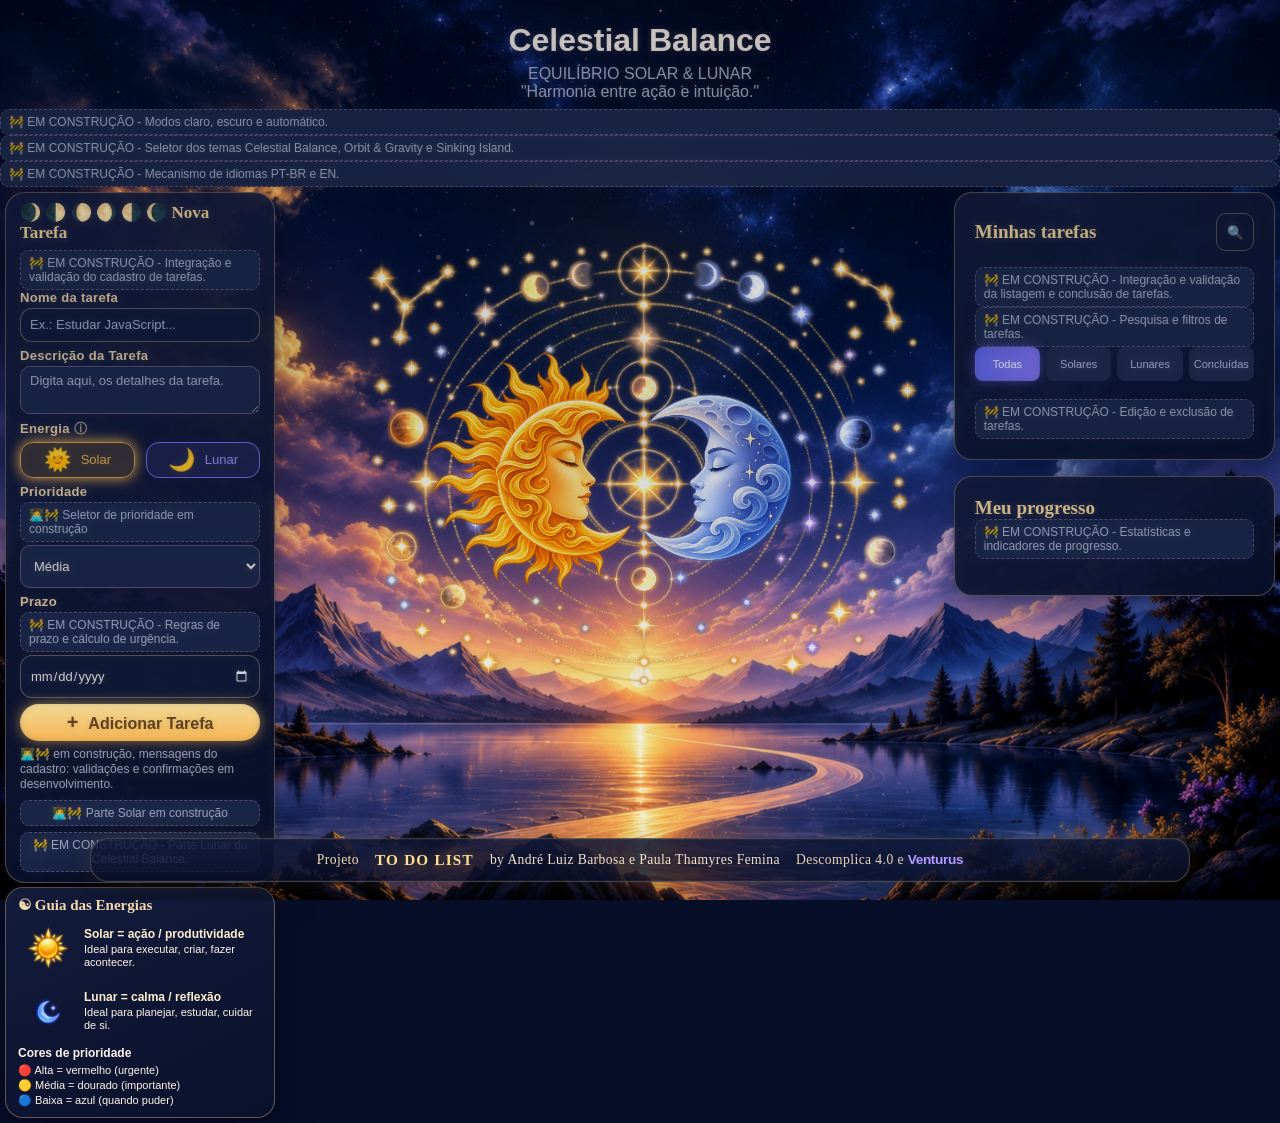
==== index.html @ efa0f5e2 "wip(ui): preserve celestial layout and construction markers" ====
<!doctype html>
<html lang="pt-BR">
    <head>
        <meta charset="UTF-8" />
        <meta name="viewport" content="width=device-width, initial-scale=1.0" />
        <title>To Do List | Descomplica-Venturus</title>

        <link rel="stylesheet" href="./css/style.css" />
    </head>

    <body class="theme-shell preview-celestial preview-dark">
        <header class="theme-header">
            <div class="header-default">
                <h1>To Do List</h1>
                <p>by André Luiz Barbosa e Paula Thamyres Femina</p>
                <p>Descomplica &amp; Venturus</p>
            </div>

            <div class="celestial-header">
                <div class="celestial-header__brand">
                    <h1>Celestial Balance</h1>
                    <p>EQUILÍBRIO SOLAR &amp; LUNAR</p>
                </div>

                <p class="celestial-header__motto">
                    "Harmonia entre ação e intuição."
                </p>

                <div
                    class="celestial-header__ornaments"
                    aria-hidden="true"
                ></div>
            </div>
        </header>
        <div
            class="construction-slot"
            role="status"
            title="Responsável: Andrehlb"
            data-feature="appearance-modes"
        >
            🚧 EM CONSTRUÇÃO - Modos claro, escuro e automático.
        </div>

        <div
            class="construction-slot"
            role="status"
            title="Responsável: Paula"
            data-feature="theme-selector"
        >
            🚧 EM CONSTRUÇÃO - Seletor dos temas Celestial Balance, Orbit &amp;
            Gravity e Sinking Island.
        </div>
        <div
            class="construction-slot"
            role="status"
            title="Responsável: Paula"
            data-feature="language-selector"
        >
            🚧 EM CONSTRUÇÃO - Mecanismo de idiomas PT-BR e EN.
        </div>
        <main class="app-layout theme-background">
            <!-- LADO ESQUERDO - Cadastro de tarefas e Guia das Energias -->
            <div class="layout-left">
                <!-- Formulário para adicionar novas tarefas -->
                <section class="task-card" aria-labelledby="add-task-heading">
                    <header class="task-card-header">
                        <h2 id="add-task-heading">
                            <span class="heading-celestial"
                                >🌒 🌓 🌔 🌖 🌗 🌘 Nova Tarefa</span
                            >
                            <span class="heading-orbit"
                                >☀️🌎🪐Adicionar nova tarefa</span
                            >
                            <span class="heading-island"
                                >🌴🌊 Adicionar Nova Tarefa</span
                            >
                        </h2>
                        <p class="orbit-description">
                            Coloque uma nova missão no seu Sistema Solar,
                        </p>
                    </header>
                    <div
                        class="construction-slot"
                        role="status"
                        title="Responsável: Andrehlb"
                        data-feature="task-registration"
                    >
                        🚧 EM CONSTRUÇÃO - Integração e validação do cadastro de
                        tarefas.
                    </div>
                    <form id="task-form">
                        <!-- Título -->
                        <div class="form-field">
                            <label for="task-title">Nome da tarefa</label>
                            <input
                                id="task-title"
                                name="title"
                                type="text"
                                placeholder="Ex.: Estudar JavaScript..."
                                required
                            />
                        </div>
                        <!-- Descrição -->
                        <div class="form-field">
                            <label for="task-description"
                                >Descrição da Tarefa</label
                            >
                            <textarea
                                id="task-description"
                                name="description"
                                rows="3"
                                placeholder="Digita aqui, os detalhes da tarefa."
                            ></textarea>
                        </div>
                        <!-- Energia: controles -->
                        <fieldset class="energy-toggle">
                            <legend>
                                Energia <span aria-hidden="true">ⓘ</span>
                            </legend>
                            <div class="energy-options">
                                <label class="energy-option solar">
                                    <input
                                        type="radio"
                                        name="energy-preview"
                                        value="solar"
                                        checked
                                    />
                                    <span class="energy-label">
                                        <span aria-hidden="true">🌞</span>
                                        Solar
                                    </span>
                                </label>
                                <label class="energy-option lunar">
                                    <input
                                        type="radio"
                                        name="energy-preview"
                                        value="lunar"
                                    />
                                    <span class="energy-label">
                                        <span aria-hidden="true">🌙</span>
                                        Lunar
                                    </span>
                                </label>
                            </div>
                        </fieldset>
                        <!-- Prioridade: interface em construção 👩‍💻🚧 -->
                        <div class="form-field">
                            <label for="task-priority">Prioridade</label>
                            <div
                                class="construction-slot"
                                role="status"
                                title="responsável: Paula"
                                data-feature="task-priorities"
                            >
                                👩‍💻🚧 Seletor de prioridade em construção
                            </div>
                            <!-- Preservado para o script.js existente -->
                            <select id="task-priority" name="priority">
                                <option value="low">Baixa</option>
                                <option value="medium" selected>Média</option>
                                <option value="high">Alta</option>
                            </select>
                        </div>
                        <!-- Prazo -->
                        <div class="form-field">
                            <label for="task-due-date">Prazo</label>
                            <div
                                class="construction-slot"
                                role="status"
                                title="Responsável: Andrehlb"
                                data-feature="task-deadlines"
                            >
                                🚧 EM CONSTRUÇÃO - Regras de prazo e cálculo de
                                urgência.
                            </div>
                            <input
                                id="task-due-date"
                                name="dueDate"
                                type="date"
                            />
                        </div>
                        <!-- Botão de cadastro -->
                        <button class="add-task-button" type="submit">
                            <span aria-hidden="true">+</span>
                            Adicionar Tarefa
                        </button>
                    </form>
                    <p
                        id="form-message"
                        role="status"
                        title="Responsável: Andrehlb"
                        data-feature="task-registration-messages"
                    >
                        👨‍💻🚧 em construção, mensagens do cadastro: validações e
                        confirmações em desenvolvimento.
                    </p>
                    <!-- Elementos dos Temas em construção 👩‍💻🚧 -->
                    <div
                        class="scene-slot"
                        data-for="celestial"
                        role="status"
                        title="responsável: Paula"
                        data-feature="celestial-solar"
                    >
                        👩‍💻🚧 Parte Solar em construção
                    </div>
                    <div
                        class="scene-slot"
                        data-for="celestial"
                        role="status"
                        title="Responsável: Andrehlb"
                        data-feature="celestial-lunar"
                    >
                        🚧 EM CONSTRUÇÃO - Parte Lunar do Celestial Balance.
                    </div>
                    <div
                        class="scene-slot"
                        data-for="orbit"
                        role="status"
                        title="responsável: Paula"
                        data-feature="orbit-planets"
                    >
                        👩‍💻🚧 Planetas e órbitas em construção
                    </div>
                    <div
                        class="scene-slot"
                        data-for="orbit"
                        role="status"
                        title="Responsável: Andrehlb"
                        data-feature="orbit-scene-controls"
                    >
                        🚧 EM CONSTRUÇÃO - Cenário espacial, estrelas, Sol e
                        controles.
                    </div>
                    <div
                        class="scene-slot"
                        data-for="island"
                        role="status"
                        title="responsável: Paula"
                        data-feature="island-visual"
                    >
                        👩‍💻🚧 Paisagem e água em construção
                    </div>
                    <div
                        class="scene-slot"
                        data-for="island"
                        role="status"
                        title="Responsável: Andrehlb"
                        data-feature="island-tide-progress"
                    >
                        🚧 EM CONSTRUÇÃO - Lógica da maré e cálculos de
                        progresso.
                    </div>
                </section>

                <!-- Celestial Balance - Guia das Energias -->
                <section
                    class="energy-guide"
                    aria-labelledby="energy-guide-heading"
                >
                    <h2 id="energy-guide-heading">☯ Guia das Energias</h2>

                    <div class="energy-guide__item energy-guide__item--solar">
                        <img
                            class="energy-guide__icon"
                            src="./assets/themes/balance-celestial-dark/sol-card-energia-17-11-2026.png"
                            alt=""
                            width="40"
                            height="40"
                        />
                        <div class="energy-guide__content">
                            <h3>Solar = ação / produtividade</h3>
                            <p>Ideal para executar, criar, fazer acontecer.</p>
                        </div>
                    </div>

                    <div class="energy-guide__item energy-guide__item--lunar">
                        <img
                            class="energy-guide__icon"
                            src="./assets/themes/balance-celestial-dark/lua-card-energia-17-11-2026.png"
                            alt=""
                            width="40"
                            height="40"
                        />
                        <div class="energy-guide__content">
                            <h3>Lunar = calma / reflexão</h3>
                            <p>Ideal para planejar, estudar, cuidar de si.</p>
                        </div>
                    </div>

                    <!-- Legenda visual das prioridades -->
                    <div class="energy-guide__priorities">
                        <h3>Cores de prioridade</h3>

                        <p>🔴 Alta = vermelho (urgente)</p>
                        <p>🟡 Média = dourado (importante)</p>
                        <p>🔵 Baixa = azul (quando puder)</p>
                    </div>
                </section>
            </div>
            <!-- CENTRO - Cenário visual dos temas -->
            <div class="layout-center theme-scene"></div>
            <!-- LADO DIREITO - Cards de tarefas, filtros e indicadores de progresso -->
            <div class="layout-right">
                <!-- LISTAGEM DE TAREFAS - Cards, pesquisa e filtros -->
                <section aria-labelledby="task-list-heading">
                    <!-- CABEÇALHO - Título e botão de pesquisa -->
                    <header class="task-list-header">
                        <h2 id="task-list-heading">Minhas tarefas</h2>

                        <button
                            type="button"
                            id="task-search-toggle"
                            class="task-search-toggle"
                            aria-label="Pesquisar tarefas"
                            aria-expanded="false"
                            aria-controls="task-search"
                        >
                            🔍
                        </button>
                    </header>
                    <div
                        class="construction-slot"
                        role="status"
                        title="Responsável: Paula"
                        data-feature="task-list"
                    >
                        🚧 EM CONSTRUÇÃO - Integração e validação da listagem e
                        conclusão de tarefas.
                    </div>
                    <!-- CAMPO DE PESQUISA DE TAREFAS -->
                    <div id="task-search" class="task-search-container" hidden>
                        <label for="task-search-input">
                            Pesquisar tarefas
                        </label>

                        <input
                            type="search"
                            id="task-search-input"
                            name="task-search"
                            placeholder="Pesquisar por título..."
                            autocomplete="off"
                        />
                    </div>
                    <div
                        class="construction-slot"
                        role="status"
                        title="Responsável: Paula"
                        data-feature="task-search-filters"
                    >
                        🚧 EM CONSTRUÇÃO - Pesquisa e filtros de tarefas.
                    </div>
                    <!-- FILTROS DE TAREFAS -->
                    <nav class="task-filters" aria-label="Filtrar tarefas">
                        <button
                            type="button"
                            data-filter="all"
                            aria-pressed="true"
                        >
                            Todas
                        </button>

                        <button
                            type="button"
                            data-filter="solar"
                            aria-pressed="false"
                        >
                            Solares
                        </button>

                        <button
                            type="button"
                            data-filter="lunar"
                            aria-pressed="false"
                        >
                            Lunares
                        </button>

                        <button
                            type="button"
                            data-filter="done"
                            aria-pressed="false"
                        >
                            Concluídas
                        </button>
                    </nav>
                    <ul id="tasks-list"></ul>
                    <div
                        class="construction-slot"
                        role="status"
                        title="Responsável: Andrehlb"
                        data-feature="task-edit-delete"
                    >
                        🚧 EM CONSTRUÇÃO - Edição e exclusão de tarefas.
                    </div>
                    <p id="tasks-empty" hidden>Nenhuma tarefa cadastrada.</p>
                </section>
                <!-- Meu Progresso -->
                <section aria-labelledby="progress-heading">
                    <h2 id="progress-heading">Meu progresso</h2>
                    <div
                        class="construction-slot"
                        role="status"
                        title="Responsável: Andrehlb"
                        data-feature="task-statistics"
                    >
                        🚧 EM CONSTRUÇÃO - Estatísticas e indicadores de
                        progresso.
                    </div>
                    <p id="tasks-summary" aria-live="polite"></p>
                </section>
            </div>
        </main>

        <footer class="site-signature" aria-label="Créditos do projeto">
            <div class="site-signature__content">
                <div class="site-signature__line">
                    <span class="site-signature__project-label"> Projeto </span>
                </div>

                <div class="site-signature__line">
                    <strong
                        class="site-signature__title site-signature__todo-title"
                    >
                        TO DO LIST
                    </strong>
                </div>

                <div class="site-signature__line">
                    <span class="site-signature__authors">
                        by André Luiz Barbosa e Paula Thamyres Femina
                    </span>
                </div>

                <div class="site-signature__line">
                    <span class="site-signature__institution">
                        Descomplica 4.0 e
                        <span class="site-signature__venturus"> Venturus </span>
                    </span>
                </div>
            </div>

            <div class="site-signature__sparkles" aria-hidden="true"></div>
        </footer>

        <!-- JavaScript Modules -->
        <script src="./js/task-model.js"></script>
        <script src="./js/storage.js"></script>
        <script src="./js/eventos.js"></script>
        <script src="./js/script.js"></script>
    </body>
</html>
---- css/style.css ----
@import url("./base.css");
@import url("./layout.css");
@import url("./components.css");
@import url("./intro.css");
@import url("./celestial-balance-dark.css");

/* =========================================
   03 - CELESTIAL BALANCE: CLARO
========================================= */

body.preview-celestial.preview-light {
    color-scheme: light;

    --page-bg: #fbf3e9;
    --panel: #fffaf4f2;
    --field: #ffffff;
    --text: #26274e;
    --muted: #747b98;
    --border: #e3c79f;
    --accent: #d89b38;
    --button-text: #583819;

    --button-bg: linear-gradient(180deg, #fff0b5, #ffcb69);

    --scene:
        radial-gradient(ellipse at 85% 20%, #ded3ff 0%, transparent 46%),
        linear-gradient(145deg, #e7f0ff, #fff1e0);
}

/* =========================================
   04 - ORBIT & GRAVITY: ESCURO
========================================= */

body.preview-orbit.preview-dark {
    color-scheme: dark;

    --page-bg: #041029;
    --panel: #071934f2;
    --field: #0d1d3d;
    --text: #f5f7ff;
    --muted: #aab8d8;
    --border: #3d5b97;
    --accent: #668aff;
    --button-text: #ffffff;

    --button-bg: linear-gradient(135deg, #526dff, #454df3);

    --scene:
        radial-gradient(ellipse at 80% 10%, #4e488e 0%, transparent 48%),
        radial-gradient(ellipse at 15% 78%, #16417d 0%, transparent 48%),
        linear-gradient(145deg, #040b20, #102858);
}

/* =========================================
   05 - ORBIT & GRAVITY: CLARO
========================================= */

body.preview-orbit.preview-light {
    color-scheme: light;

    --page-bg: #edf3ff;
    --panel: #ffffffed;
    --field: #f9fbff;
    --text: #18264c;
    --muted: #7b86a7;
    --border: #d5def4;
    --accent: #5674ff;
    --button-text: #ffffff;

    --button-bg: linear-gradient(135deg, #526dff, #454df3);

    --scene:
        radial-gradient(ellipse at 75% 15%, #d5d9ff 0%, transparent 46%),
        linear-gradient(145deg, #f8fbff, #e4eeff);
}

/* =========================================
   06 - SINKING ISLAND: ESCURO
========================================= */

body.preview-island.preview-dark {
    color-scheme: dark;

    --page-bg: #062c44;
    --panel: #10213deb;
    --field: #1b2c49;
    --text: #f8faff;
    --muted: #aebfd5;
    --border: #946c50;
    --accent: #12aaff;
    --button-text: #ffffff;

    --button-bg: linear-gradient(180deg, #159fff, #0062dc);

    --scene:
        radial-gradient(ellipse at 18% 12%, #12664f 0%, transparent 43%),
        radial-gradient(ellipse at 85% 60%, #087a86 0%, transparent 50%),
        linear-gradient(175deg, #09213c, #00618b);
}

/* =========================================
   07 - SINKING ISLAND: CLARO
========================================= */

body.preview-island.preview-light {
    color-scheme: light;

    --page-bg: #87d6e9;
    --panel: #fff8ebf3;
    --field: #ffffff;
    --text: #172a4b;
    --muted: #6b8195;
    --border: #dfb98b;
    --accent: #008cff;
    --button-text: #ffffff;

    --button-bg: linear-gradient(180deg, #159fff, #0062dc);

    --scene:
        radial-gradient(ellipse at 14% 10%, #bbefa7 0%, transparent 42%),
        radial-gradient(ellipse at 85% 80%, #23b5d9 0%, transparent 45%),
        linear-gradient(175deg, #a3e0ff, #30b9db);
}

/* =========================================
   13 - OUTRAS SEÇÕES DA MAIN
========================================= */

.layout-right > section {
    width: 100%;
    max-width: 680px;

    margin: 0px;
    padding: 18px;

    background: var(--panel);
    color: var(--text);

    border: 1px solid var(--border);
    border-radius: 15px;
}

.layout-right > section h2 {
    margin-top: 0;
}

/* =========================================
   14 - APRESENTAÇÃO EM TELAS MENORES
========================================= */

@media (max-width: 480px) {
    main {
        padding: 12px;
    }

    .task-card {
        padding: 17px;
    }

    .task-card-header h2 {
        font-size: 18px;
    }
}
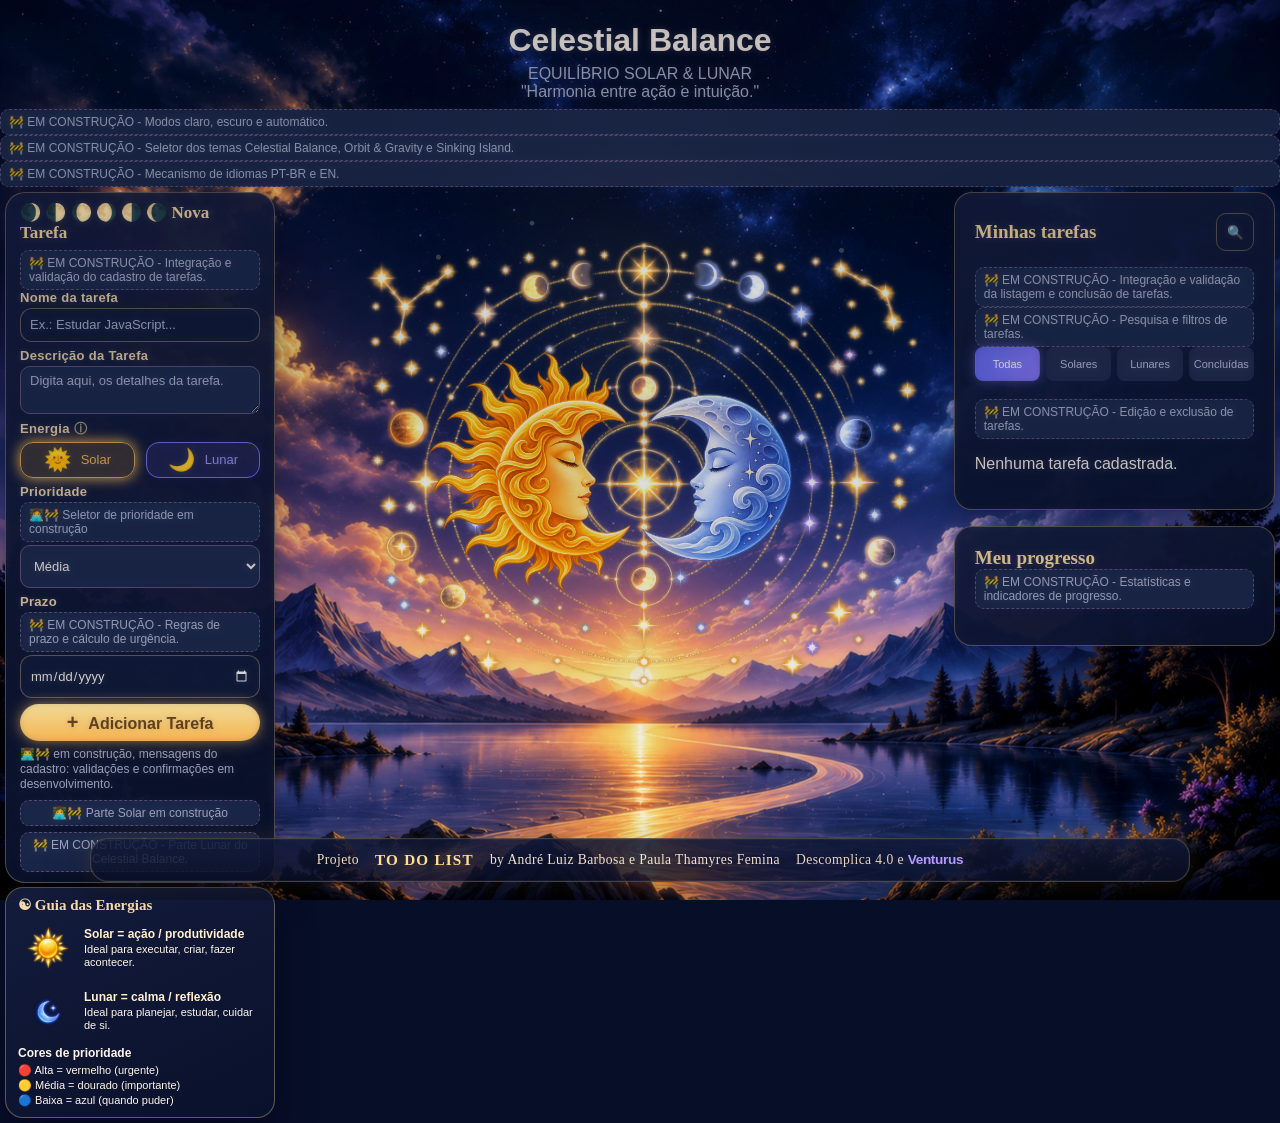
==== commit a9e7bd0a: "merge: integrate task listing from main" ====
--- a/index.html
+++ b/index.html
@@ -6,6 +6,7 @@
         <title>To Do List | Descomplica-Venturus</title>
 
         <link rel="stylesheet" href="./css/style.css" />
+        <link rel="stylesheet" href="./css/task-list.css" />
     </head>
 
     <body class="theme-shell preview-celestial preview-dark">
@@ -447,6 +448,7 @@
         <script src="./js/task-model.js"></script>
         <script src="./js/storage.js"></script>
         <script src="./js/eventos.js"></script>
+        <script src="./js/task-list.js"></script>
         <script src="./js/script.js"></script>
     </body>
 </html>
--- a/css/task-list.css
+++ b/css/task-list.css
@@ -0,0 +1,16 @@
+#tasks-list .task-card {
+  padding: 1rem;
+  margin-bottom: 0.75rem;
+  border: 1px solid #c9c2d6;
+  border-radius: 0.5rem;
+  list-style: none;
+}
+
+#tasks-list .task-card--completed h3 {
+  text-decoration: line-through;
+  opacity: 0.6;
+}
+
+#tasks-list .task-card--completed {
+  background-color: #f3f1f7;
+}
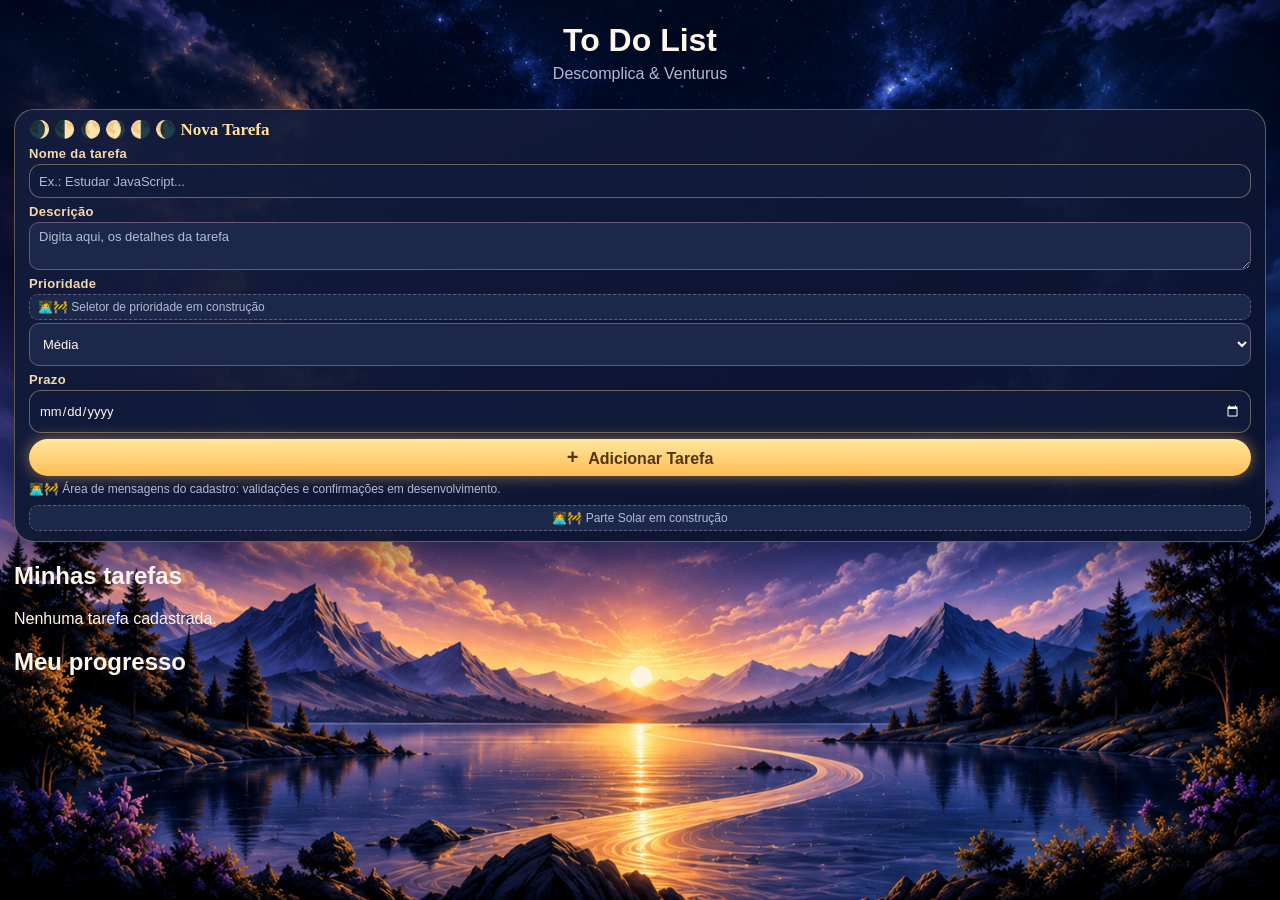
==== commit 680dfac1: "chore: merge remote-tracking branch 'origin/main' into feat/4-filtros-pesquisa" ====
--- a/index.html
+++ b/index.html
@@ -1,454 +1,144 @@
-<!doctype html>
+<!DOCTYPE html>
 <html lang="pt-BR">
-    <head>
-        <meta charset="UTF-8" />
-        <meta name="viewport" content="width=device-width, initial-scale=1.0" />
-        <title>To Do List | Descomplica-Venturus</title>
 
-        <link rel="stylesheet" href="./css/style.css" />
-        <link rel="stylesheet" href="./css/task-list.css" />
-    </head>
+<head>
+    <meta charset="UTF-8">
+    <meta name="viewport" content="width=device-width, initial-scale=1.0">
+    <title>To Do List | Descomplica-Venturus</title>
 
-    <body class="theme-shell preview-celestial preview-dark">
-        <header class="theme-header">
-            <div class="header-default">
-                <h1>To Do List</h1>
-                <p>by André Luiz Barbosa e Paula Thamyres Femina</p>
-                <p>Descomplica &amp; Venturus</p>
+    <link rel="stylesheet" href="./css/style.css">
+    <link rel="stylesheet" href="./css/task-list.css">
+</head>
+
+<body class="preview-celestial preview-dark">
+    <header>
+        <h1>To Do List</h1>
+        <p>Descomplica & Venturus</p>
+    </header>
+
+    <main>
+        <!-- Formulário para adicionar novas tarefas -->
+        <section class="task-card" aria-labelledby="add-task-heading">
+            <header class="task-card-header">
+                <h2 id="add-task-heading">
+                    <span class="heading-celestial">🌒 🌓 🌔 🌖 🌗 🌘 Nova Tarefa</span>
+                    <span class="heading-orbit">☀️🌎🪐Adicionar nova tarefa</span>
+                    <span class="heading-island">🌴🌊 Adicionar Nova Tarefa</span>
+                </h2>
+
+                <p class="orbit-description">
+                    Coloque uma nova missão no seu Sistema Solar,
+                </p>
+            </header>
+
+            <form id="task-form">
+
+                <!-- Título -->
+                <div class="form-field">
+                    <label for="task-title">Nome da tarefa</label>
+
+                    <input
+                        id="task-title"
+                        name="title"
+                        type="text"
+                        placeholder="Ex.: Estudar JavaScript..."
+                        required
+                    >
+                </div>
+
+                <!-- Descrição -->
+                <div class="form-field">
+                    <label for="task-description">Descrição</label>
+
+                    <textarea
+                        id="task-description"
+                        name="description"
+                        rows="3"
+                        placeholder="Digita aqui, os detalhes da tarefa"
+                    ></textarea>
+                </div>
+
+                <!-- Prioridade: interface em construção 👩‍💻🚧 -->
+                <div class="form-field">
+                    <label for="task-priority">Prioridade</label>
+
+                    <div class="construction-slot">
+                        👩‍💻🚧 Seletor de prioridade em construção
+                    </div>
+
+                    <!-- Preservado para o script.js existente -->
+                    <select id="task-priority" name="priority">
+                        <option value="low">Baixa</option>
+                        <option value="medium" selected>Média</option>
+                        <option value="high">Alta</option>
+                    </select>
+                </div>
+
+                <!-- Prazo -->
+                <div class="form-field">
+                    <label for="task-due-date">Prazo</label>
+
+                    <input
+                        id="task-due-date"
+                        name="dueDate"
+                        type="date"
+                    >
+                </div>
+
+                <!-- Botão de cadastro -->
+                <button class="add-task-button" type="submit">
+                    <span aria-hidden="true">+</span>
+                    Adicionar Tarefa
+                </button>
+
+            </form>
+
+            <p id="form-message" role="status">
+               👨‍💻🚧 Área de mensagens do cadastro: validações e confirmações em desenvolvimento.
+            </p>
+
+            <!-- Elementos dos Temas em construção 👩‍💻🚧 -->
+            <div class="scene-slot" data-for="celestial">
+                👩‍💻🚧 Parte Solar em construção
             </div>
 
-            <div class="celestial-header">
-                <div class="celestial-header__brand">
-                    <h1>Celestial Balance</h1>
-                    <p>EQUILÍBRIO SOLAR &amp; LUNAR</p>
-                </div>
-
-                <p class="celestial-header__motto">
-                    "Harmonia entre ação e intuição."
-                </p>
-
-                <div
-                    class="celestial-header__ornaments"
-                    aria-hidden="true"
-                ></div>
-            </div>
-        </header>
-        <div
-            class="construction-slot"
-            role="status"
-            title="Responsável: Andrehlb"
-            data-feature="appearance-modes"
-        >
-            🚧 EM CONSTRUÇÃO - Modos claro, escuro e automático.
-        </div>
-
-        <div
-            class="construction-slot"
-            role="status"
-            title="Responsável: Paula"
-            data-feature="theme-selector"
-        >
-            🚧 EM CONSTRUÇÃO - Seletor dos temas Celestial Balance, Orbit &amp;
-            Gravity e Sinking Island.
-        </div>
-        <div
-            class="construction-slot"
-            role="status"
-            title="Responsável: Paula"
-            data-feature="language-selector"
-        >
-            🚧 EM CONSTRUÇÃO - Mecanismo de idiomas PT-BR e EN.
-        </div>
-        <main class="app-layout theme-background">
-            <!-- LADO ESQUERDO - Cadastro de tarefas e Guia das Energias -->
-            <div class="layout-left">
-                <!-- Formulário para adicionar novas tarefas -->
-                <section class="task-card" aria-labelledby="add-task-heading">
-                    <header class="task-card-header">
-                        <h2 id="add-task-heading">
-                            <span class="heading-celestial"
-                                >🌒 🌓 🌔 🌖 🌗 🌘 Nova Tarefa</span
-                            >
-                            <span class="heading-orbit"
-                                >☀️🌎🪐Adicionar nova tarefa</span
-                            >
-                            <span class="heading-island"
-                                >🌴🌊 Adicionar Nova Tarefa</span
-                            >
-                        </h2>
-                        <p class="orbit-description">
-                            Coloque uma nova missão no seu Sistema Solar,
-                        </p>
-                    </header>
-                    <div
-                        class="construction-slot"
-                        role="status"
-                        title="Responsável: Andrehlb"
-                        data-feature="task-registration"
-                    >
-                        🚧 EM CONSTRUÇÃO - Integração e validação do cadastro de
-                        tarefas.
-                    </div>
-                    <form id="task-form">
-                        <!-- Título -->
-                        <div class="form-field">
-                            <label for="task-title">Nome da tarefa</label>
-                            <input
-                                id="task-title"
-                                name="title"
-                                type="text"
-                                placeholder="Ex.: Estudar JavaScript..."
-                                required
-                            />
-                        </div>
-                        <!-- Descrição -->
-                        <div class="form-field">
-                            <label for="task-description"
-                                >Descrição da Tarefa</label
-                            >
-                            <textarea
-                                id="task-description"
-                                name="description"
-                                rows="3"
-                                placeholder="Digita aqui, os detalhes da tarefa."
-                            ></textarea>
-                        </div>
-                        <!-- Energia: controles -->
-                        <fieldset class="energy-toggle">
-                            <legend>
-                                Energia <span aria-hidden="true">ⓘ</span>
-                            </legend>
-                            <div class="energy-options">
-                                <label class="energy-option solar">
-                                    <input
-                                        type="radio"
-                                        name="energy-preview"
-                                        value="solar"
-                                        checked
-                                    />
-                                    <span class="energy-label">
-                                        <span aria-hidden="true">🌞</span>
-                                        Solar
-                                    </span>
-                                </label>
-                                <label class="energy-option lunar">
-                                    <input
-                                        type="radio"
-                                        name="energy-preview"
-                                        value="lunar"
-                                    />
-                                    <span class="energy-label">
-                                        <span aria-hidden="true">🌙</span>
-                                        Lunar
-                                    </span>
-                                </label>
-                            </div>
-                        </fieldset>
-                        <!-- Prioridade: interface em construção 👩‍💻🚧 -->
-                        <div class="form-field">
-                            <label for="task-priority">Prioridade</label>
-                            <div
-                                class="construction-slot"
-                                role="status"
-                                title="responsável: Paula"
-                                data-feature="task-priorities"
-                            >
-                                👩‍💻🚧 Seletor de prioridade em construção
-                            </div>
-                            <!-- Preservado para o script.js existente -->
-                            <select id="task-priority" name="priority">
-                                <option value="low">Baixa</option>
-                                <option value="medium" selected>Média</option>
-                                <option value="high">Alta</option>
-                            </select>
-                        </div>
-                        <!-- Prazo -->
-                        <div class="form-field">
-                            <label for="task-due-date">Prazo</label>
-                            <div
-                                class="construction-slot"
-                                role="status"
-                                title="Responsável: Andrehlb"
-                                data-feature="task-deadlines"
-                            >
-                                🚧 EM CONSTRUÇÃO - Regras de prazo e cálculo de
-                                urgência.
-                            </div>
-                            <input
-                                id="task-due-date"
-                                name="dueDate"
-                                type="date"
-                            />
-                        </div>
-                        <!-- Botão de cadastro -->
-                        <button class="add-task-button" type="submit">
-                            <span aria-hidden="true">+</span>
-                            Adicionar Tarefa
-                        </button>
-                    </form>
-                    <p
-                        id="form-message"
-                        role="status"
-                        title="Responsável: Andrehlb"
-                        data-feature="task-registration-messages"
-                    >
-                        👨‍💻🚧 em construção, mensagens do cadastro: validações e
-                        confirmações em desenvolvimento.
-                    </p>
-                    <!-- Elementos dos Temas em construção 👩‍💻🚧 -->
-                    <div
-                        class="scene-slot"
-                        data-for="celestial"
-                        role="status"
-                        title="responsável: Paula"
-                        data-feature="celestial-solar"
-                    >
-                        👩‍💻🚧 Parte Solar em construção
-                    </div>
-                    <div
-                        class="scene-slot"
-                        data-for="celestial"
-                        role="status"
-                        title="Responsável: Andrehlb"
-                        data-feature="celestial-lunar"
-                    >
-                        🚧 EM CONSTRUÇÃO - Parte Lunar do Celestial Balance.
-                    </div>
-                    <div
-                        class="scene-slot"
-                        data-for="orbit"
-                        role="status"
-                        title="responsável: Paula"
-                        data-feature="orbit-planets"
-                    >
-                        👩‍💻🚧 Planetas e órbitas em construção
-                    </div>
-                    <div
-                        class="scene-slot"
-                        data-for="orbit"
-                        role="status"
-                        title="Responsável: Andrehlb"
-                        data-feature="orbit-scene-controls"
-                    >
-                        🚧 EM CONSTRUÇÃO - Cenário espacial, estrelas, Sol e
-                        controles.
-                    </div>
-                    <div
-                        class="scene-slot"
-                        data-for="island"
-                        role="status"
-                        title="responsável: Paula"
-                        data-feature="island-visual"
-                    >
-                        👩‍💻🚧 Paisagem e água em construção
-                    </div>
-                    <div
-                        class="scene-slot"
-                        data-for="island"
-                        role="status"
-                        title="Responsável: Andrehlb"
-                        data-feature="island-tide-progress"
-                    >
-                        🚧 EM CONSTRUÇÃO - Lógica da maré e cálculos de
-                        progresso.
-                    </div>
-                </section>
-
-                <!-- Celestial Balance - Guia das Energias -->
-                <section
-                    class="energy-guide"
-                    aria-labelledby="energy-guide-heading"
-                >
-                    <h2 id="energy-guide-heading">☯ Guia das Energias</h2>
-
-                    <div class="energy-guide__item energy-guide__item--solar">
-                        <img
-                            class="energy-guide__icon"
-                            src="./assets/themes/balance-celestial-dark/sol-card-energia-17-11-2026.png"
-                            alt=""
-                            width="40"
-                            height="40"
-                        />
-                        <div class="energy-guide__content">
-                            <h3>Solar = ação / produtividade</h3>
-                            <p>Ideal para executar, criar, fazer acontecer.</p>
-                        </div>
-                    </div>
-
-                    <div class="energy-guide__item energy-guide__item--lunar">
-                        <img
-                            class="energy-guide__icon"
-                            src="./assets/themes/balance-celestial-dark/lua-card-energia-17-11-2026.png"
-                            alt=""
-                            width="40"
-                            height="40"
-                        />
-                        <div class="energy-guide__content">
-                            <h3>Lunar = calma / reflexão</h3>
-                            <p>Ideal para planejar, estudar, cuidar de si.</p>
-                        </div>
-                    </div>
-
-                    <!-- Legenda visual das prioridades -->
-                    <div class="energy-guide__priorities">
-                        <h3>Cores de prioridade</h3>
-
-                        <p>🔴 Alta = vermelho (urgente)</p>
-                        <p>🟡 Média = dourado (importante)</p>
-                        <p>🔵 Baixa = azul (quando puder)</p>
-                    </div>
-                </section>
-            </div>
-            <!-- CENTRO - Cenário visual dos temas -->
-            <div class="layout-center theme-scene"></div>
-            <!-- LADO DIREITO - Cards de tarefas, filtros e indicadores de progresso -->
-            <div class="layout-right">
-                <!-- LISTAGEM DE TAREFAS - Cards, pesquisa e filtros -->
-                <section aria-labelledby="task-list-heading">
-                    <!-- CABEÇALHO - Título e botão de pesquisa -->
-                    <header class="task-list-header">
-                        <h2 id="task-list-heading">Minhas tarefas</h2>
-
-                        <button
-                            type="button"
-                            id="task-search-toggle"
-                            class="task-search-toggle"
-                            aria-label="Pesquisar tarefas"
-                            aria-expanded="false"
-                            aria-controls="task-search"
-                        >
-                            🔍
-                        </button>
-                    </header>
-                    <div
-                        class="construction-slot"
-                        role="status"
-                        title="Responsável: Paula"
-                        data-feature="task-list"
-                    >
-                        🚧 EM CONSTRUÇÃO - Integração e validação da listagem e
-                        conclusão de tarefas.
-                    </div>
-                    <!-- CAMPO DE PESQUISA DE TAREFAS -->
-                    <div id="task-search" class="task-search-container" hidden>
-                        <label for="task-search-input">
-                            Pesquisar tarefas
-                        </label>
-
-                        <input
-                            type="search"
-                            id="task-search-input"
-                            name="task-search"
-                            placeholder="Pesquisar por título..."
-                            autocomplete="off"
-                        />
-                    </div>
-                    <div
-                        class="construction-slot"
-                        role="status"
-                        title="Responsável: Paula"
-                        data-feature="task-search-filters"
-                    >
-                        🚧 EM CONSTRUÇÃO - Pesquisa e filtros de tarefas.
-                    </div>
-                    <!-- FILTROS DE TAREFAS -->
-                    <nav class="task-filters" aria-label="Filtrar tarefas">
-                        <button
-                            type="button"
-                            data-filter="all"
-                            aria-pressed="true"
-                        >
-                            Todas
-                        </button>
-
-                        <button
-                            type="button"
-                            data-filter="solar"
-                            aria-pressed="false"
-                        >
-                            Solares
-                        </button>
-
-                        <button
-                            type="button"
-                            data-filter="lunar"
-                            aria-pressed="false"
-                        >
-                            Lunares
-                        </button>
-
-                        <button
-                            type="button"
-                            data-filter="done"
-                            aria-pressed="false"
-                        >
-                            Concluídas
-                        </button>
-                    </nav>
-                    <ul id="tasks-list"></ul>
-                    <div
-                        class="construction-slot"
-                        role="status"
-                        title="Responsável: Andrehlb"
-                        data-feature="task-edit-delete"
-                    >
-                        🚧 EM CONSTRUÇÃO - Edição e exclusão de tarefas.
-                    </div>
-                    <p id="tasks-empty" hidden>Nenhuma tarefa cadastrada.</p>
-                </section>
-                <!-- Meu Progresso -->
-                <section aria-labelledby="progress-heading">
-                    <h2 id="progress-heading">Meu progresso</h2>
-                    <div
-                        class="construction-slot"
-                        role="status"
-                        title="Responsável: Andrehlb"
-                        data-feature="task-statistics"
-                    >
-                        🚧 EM CONSTRUÇÃO - Estatísticas e indicadores de
-                        progresso.
-                    </div>
-                    <p id="tasks-summary" aria-live="polite"></p>
-                </section>
-            </div>
-        </main>
-
-        <footer class="site-signature" aria-label="Créditos do projeto">
-            <div class="site-signature__content">
-                <div class="site-signature__line">
-                    <span class="site-signature__project-label"> Projeto </span>
-                </div>
-
-                <div class="site-signature__line">
-                    <strong
-                        class="site-signature__title site-signature__todo-title"
-                    >
-                        TO DO LIST
-                    </strong>
-                </div>
-
-                <div class="site-signature__line">
-                    <span class="site-signature__authors">
-                        by André Luiz Barbosa e Paula Thamyres Femina
-                    </span>
-                </div>
-
-                <div class="site-signature__line">
-                    <span class="site-signature__institution">
-                        Descomplica 4.0 e
-                        <span class="site-signature__venturus"> Venturus </span>
-                    </span>
-                </div>
+            <div class="scene-slot" data-for="orbit">
+                👩‍💻🚧 Planetas e órbitas em construção
             </div>
 
-            <div class="site-signature__sparkles" aria-hidden="true"></div>
-        </footer>
+            <div class="scene-slot" data-for="island">
+                👩‍💻🚧 Paisagem e água em construção
+            </div>
 
-        <!-- JavaScript Modules -->
-        <script src="./js/task-model.js"></script>
-        <script src="./js/storage.js"></script>
-        <script src="./js/eventos.js"></script>
-        <script src="./js/task-list.js"></script>
-        <script src="./js/script.js"></script>
-    </body>
-</html>
+        </section>
+
+        <!-- Minhas tarefas -->
+        <section aria-labelledby="task-list-heading">
+            <h2 id="task-list-heading">Minhas tarefas</h2>
+
+            <ul id="tasks-list"></ul>
+
+            <p id="tasks-empty" hidden>
+                Nenhuma tarefa cadastrada.
+            </p>
+        </section>
+
+        <!-- Task statistics and progress -->
+        <section aria-labelledby="progress-heading">
+            <h2 id="progress-heading">Meu progresso</h2>
+
+            <p id="tasks-summary" aria-live="polite"></p>
+        </section>
+
+    </main>
+
+    <!-- JavaScript Modules -->
+    <script src="./js/task-model.js"></script>
+    <script src="./js/storage.js"></script>
+    <script src="./js/eventos.js"></script>
+    <script src="./js/task-list.js"></script>
+    <script src="./js/script.js"></script>
+
+</body>
+
+</html>
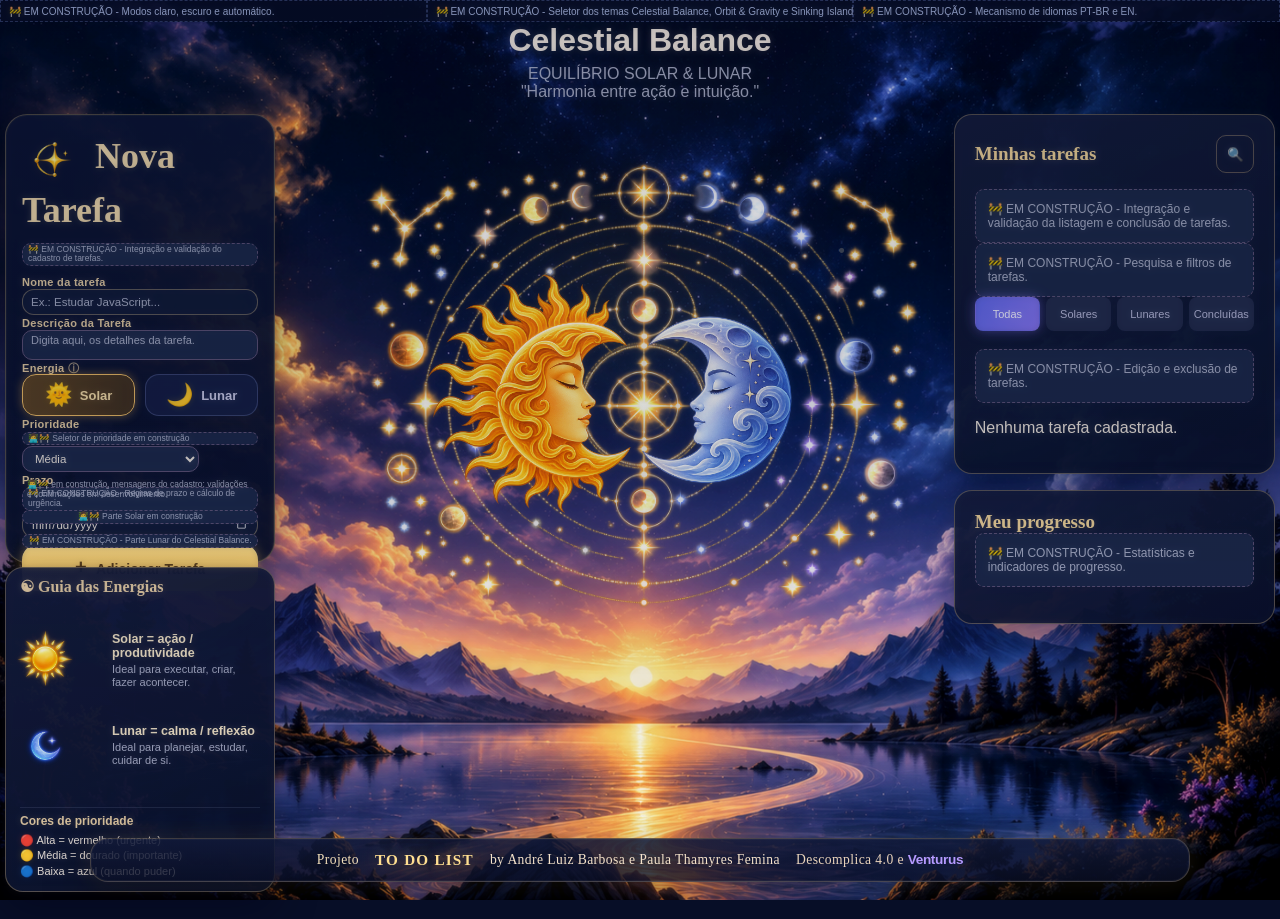
==== commit 2efe5ca5: "feat(celestial): refine dark theme layout and visual assets" ====
--- a/index.html
+++ b/index.html
@@ -1,144 +1,459 @@
-<!DOCTYPE html>
+<!doctype html>
 <html lang="pt-BR">
-
-<head>
-    <meta charset="UTF-8">
-    <meta name="viewport" content="width=device-width, initial-scale=1.0">
-    <title>To Do List | Descomplica-Venturus</title>
-
-    <link rel="stylesheet" href="./css/style.css">
-    <link rel="stylesheet" href="./css/task-list.css">
-</head>
-
-<body class="preview-celestial preview-dark">
-    <header>
-        <h1>To Do List</h1>
-        <p>Descomplica & Venturus</p>
-    </header>
-
-    <main>
-        <!-- Formulário para adicionar novas tarefas -->
-        <section class="task-card" aria-labelledby="add-task-heading">
-            <header class="task-card-header">
-                <h2 id="add-task-heading">
-                    <span class="heading-celestial">🌒 🌓 🌔 🌖 🌗 🌘 Nova Tarefa</span>
-                    <span class="heading-orbit">☀️🌎🪐Adicionar nova tarefa</span>
-                    <span class="heading-island">🌴🌊 Adicionar Nova Tarefa</span>
-                </h2>
-
-                <p class="orbit-description">
-                    Coloque uma nova missão no seu Sistema Solar,
+    <head>
+        <meta charset="UTF-8" />
+        <meta name="viewport" content="width=device-width, initial-scale=1.0" />
+        <title>To Do List | Descomplica-Venturus</title>
+
+        <link rel="stylesheet" href="./css/style.css" />
+        <link rel="stylesheet" href="./css/task-list.css" />
+    </head>
+
+    <body class="theme-shell preview-celestial preview-dark">
+        <header class="theme-header">
+            <div class="header-default">
+                <h1>To Do List</h1>
+                <p>by André Luiz Barbosa e Paula Thamyres Femina</p>
+                <p>Descomplica &amp; Venturus</p>
+            </div>
+
+            <div class="celestial-header">
+                <div class="celestial-header__brand">
+                    <h1>Celestial Balance</h1>
+                    <p>EQUILÍBRIO SOLAR &amp; LUNAR</p>
+                </div>
+
+                <p class="celestial-header__motto">
+                    "Harmonia entre ação e intuição."
                 </p>
-            </header>
-
-            <form id="task-form">
-
-                <!-- Título -->
-                <div class="form-field">
-                    <label for="task-title">Nome da tarefa</label>
-
-                    <input
-                        id="task-title"
-                        name="title"
-                        type="text"
-                        placeholder="Ex.: Estudar JavaScript..."
-                        required
-                    >
+
+                <div
+                    class="celestial-header__ornaments"
+                    aria-hidden="true"
+                ></div>
+            </div>
+        </header>
+        <div
+            class="construction-slot"
+            role="status"
+            title="Responsável: Andrehlb"
+            data-feature="appearance-modes"
+        >
+            🚧 EM CONSTRUÇÃO - Modos claro, escuro e automático.
+        </div>
+
+        <div
+            class="construction-slot"
+            role="status"
+            title="Responsável: Paula"
+            data-feature="theme-selector"
+        >
+            🚧 EM CONSTRUÇÃO - Seletor dos temas Celestial Balance, Orbit &amp;
+            Gravity e Sinking Island.
+        </div>
+        <div
+            class="construction-slot"
+            role="status"
+            title="Responsável: Paula"
+            data-feature="language-selector"
+        >
+            🚧 EM CONSTRUÇÃO - Mecanismo de idiomas PT-BR e EN.
+        </div>
+        <main class="app-layout theme-background">
+            <!-- LADO ESQUERDO - Cadastro de tarefas e Guia das Energias -->
+            <div class="layout-left">
+                <!-- Formulário para adicionar novas tarefas -->
+                <section class="task-card" aria-labelledby="add-task-heading">
+                    <header class="task-card-header">
+                        <h2 id="add-task-heading">
+                            <span class="heading-celestial">
+                                <img
+                                    src="./assets/themes/balance-celestial-dark/Emblema Celestial Dourado com Orbes.png"
+                                    alt=""
+                                    class="task-card-header__icon"
+                                />
+                                Nova Tarefa
+                            </span>
+                            <span class="heading-orbit">
+                                ☀️🌎🪐Adicionar nova tarefa
+                            </span>
+                            <span class="heading-island">
+                                🌴🌊 Adicionar Nova Tarefa
+                            </span>
+                        </h2>
+                        <p class="orbit-description">
+                            Coloque uma nova missão no seu Sistema Solar,
+                        </p>
+                    </header>
+                    <div
+                        class="construction-slot"
+                        role="status"
+                        title="Responsável: Andrehlb"
+                        data-feature="task-registration"
+                    >
+                        🚧 EM CONSTRUÇÃO - Integração e validação do cadastro de
+                        tarefas.
+                    </div>
+                    <form id="task-form">
+                        <!-- Título -->
+                        <div class="form-field">
+                            <label for="task-title">Nome da tarefa</label>
+                            <input
+                                id="task-title"
+                                name="title"
+                                type="text"
+                                placeholder="Ex.: Estudar JavaScript..."
+                                required
+                            />
+                        </div>
+                        <!-- Descrição -->
+                        <div class="form-field">
+                            <label for="task-description"
+                                >Descrição da Tarefa</label
+                            >
+                            <textarea
+                                id="task-description"
+                                name="description"
+                                rows="3"
+                                placeholder="Digita aqui, os detalhes da tarefa."
+                            ></textarea>
+                        </div>
+                        <!-- Energia: controles -->
+                        <fieldset class="energy-toggle">
+                            <legend>
+                                Energia <span aria-hidden="true">ⓘ</span>
+                            </legend>
+                            <div class="energy-options">
+                                <label class="energy-option solar">
+                                    <input
+                                        type="radio"
+                                        name="energy-preview"
+                                        value="solar"
+                                        checked
+                                    />
+                                    <span class="energy-label">
+                                        <span aria-hidden="true">🌞</span>
+                                        Solar
+                                    </span>
+                                </label>
+                                <label class="energy-option lunar">
+                                    <input
+                                        type="radio"
+                                        name="energy-preview"
+                                        value="lunar"
+                                    />
+                                    <span class="energy-label">
+                                        <span aria-hidden="true">🌙</span>
+                                        Lunar
+                                    </span>
+                                </label>
+                            </div>
+                        </fieldset>
+                        <!-- Prioridade: interface em construção 👩‍💻🚧 -->
+                        <div class="form-field">
+                            <label for="task-priority">Prioridade</label>
+                            <div
+                                class="construction-slot"
+                                role="status"
+                                title="responsável: Paula"
+                                data-feature="task-priorities"
+                            >
+                                👩‍💻🚧 Seletor de prioridade em construção
+                            </div>
+                            <!-- Preservado para o script.js existente -->
+                            <select id="task-priority" name="priority">
+                                <option value="low">Baixa</option>
+                                <option value="medium" selected>Média</option>
+                                <option value="high">Alta</option>
+                            </select>
+                        </div>
+                        <!-- Prazo -->
+                        <div class="form-field">
+                            <label for="task-due-date">Prazo</label>
+                            <div
+                                class="construction-slot"
+                                role="status"
+                                title="Responsável: Andrehlb"
+                                data-feature="task-deadlines"
+                            >
+                                🚧 EM CONSTRUÇÃO - Regras de prazo e cálculo de
+                                urgência.
+                            </div>
+                            <input
+                                id="task-due-date"
+                                name="dueDate"
+                                type="date"
+                            />
+                        </div>
+                        <!-- Botão de cadastro -->
+                        <button class="add-task-button" type="submit">
+                            <span aria-hidden="true">+</span>
+                            Adicionar Tarefa
+                        </button>
+                    </form>
+                    <p
+                        id="form-message"
+                        role="status"
+                        title="Responsável: Andrehlb"
+                        data-feature="task-registration-messages"
+                    >
+                        👨‍💻🚧 em construção, mensagens do cadastro: validações e
+                        confirmações em desenvolvimento.
+                    </p>
+                    <!-- Elementos dos Temas em construção 👩‍💻🚧 -->
+                    <div
+                        class="scene-slot"
+                        data-for="celestial"
+                        role="status"
+                        title="responsável: Paula"
+                        data-feature="celestial-solar"
+                    >
+                        👩‍💻🚧 Parte Solar em construção
+                    </div>
+                    <div
+                        class="scene-slot"
+                        data-for="celestial"
+                        role="status"
+                        title="Responsável: Andrehlb"
+                        data-feature="celestial-lunar"
+                    >
+                        🚧 EM CONSTRUÇÃO - Parte Lunar do Celestial Balance.
+                    </div>
+                    <div
+                        class="scene-slot"
+                        data-for="orbit"
+                        role="status"
+                        title="responsável: Paula"
+                        data-feature="orbit-planets"
+                    >
+                        👩‍💻🚧 Planetas e órbitas em construção
+                    </div>
+                    <div
+                        class="scene-slot"
+                        data-for="orbit"
+                        role="status"
+                        title="Responsável: Andrehlb"
+                        data-feature="orbit-scene-controls"
+                    >
+                        🚧 EM CONSTRUÇÃO - Cenário espacial, estrelas, Sol e
+                        controles.
+                    </div>
+                    <div
+                        class="scene-slot"
+                        data-for="island"
+                        role="status"
+                        title="responsável: Paula"
+                        data-feature="island-visual"
+                    >
+                        👩‍💻🚧 Paisagem e água em construção
+                    </div>
+                    <div
+                        class="scene-slot"
+                        data-for="island"
+                        role="status"
+                        title="Responsável: Andrehlb"
+                        data-feature="island-tide-progress"
+                    >
+                        🚧 EM CONSTRUÇÃO - Lógica da maré e cálculos de
+                        progresso.
+                    </div>
+                </section>
+
+                <!-- Celestial Balance - Guia das Energias -->
+                <section
+                    class="energy-guide"
+                    aria-labelledby="energy-guide-heading"
+                >
+                    <h2 id="energy-guide-heading">☯ Guia das Energias</h2>
+
+                    <div class="energy-guide__item energy-guide__item--solar">
+                        <img
+                            class="energy-guide__icon"
+                            src="./assets/themes/balance-celestial-dark/sol-card-energia-17-11-2026.png"
+                            alt=""
+                            width="40"
+                            height="40"
+                        />
+                        <div class="energy-guide__content">
+                            <h3>Solar = ação / produtividade</h3>
+                            <p>Ideal para executar, criar, fazer acontecer.</p>
+                        </div>
+                    </div>
+
+                    <div class="energy-guide__item energy-guide__item--lunar">
+                        <img
+                            class="energy-guide__icon"
+                            src="./assets/themes/balance-celestial-dark/lua-card-energia-17-11-2026.png"
+                            alt=""
+                            width="40"
+                            height="40"
+                        />
+                        <div class="energy-guide__content">
+                            <h3>Lunar = calma / reflexão</h3>
+                            <p>Ideal para planejar, estudar, cuidar de si.</p>
+                        </div>
+                    </div>
+
+                    <!-- Legenda visual das prioridades -->
+                    <div class="energy-guide__priorities">
+                        <h3>Cores de prioridade</h3>
+
+                        <p>🔴 Alta = vermelho (urgente)</p>
+                        <p>🟡 Média = dourado (importante)</p>
+                        <p>🔵 Baixa = azul (quando puder)</p>
+                    </div>
+                </section>
+            </div>
+            <!-- CENTRO - Cenário visual dos temas -->
+            <div class="layout-center theme-scene"></div>
+            <!-- LADO DIREITO - Cards de tarefas, filtros e indicadores de progresso -->
+            <div class="layout-right">
+                <!-- LISTAGEM DE TAREFAS - Cards, pesquisa e filtros -->
+                <section aria-labelledby="task-list-heading">
+                    <!-- CABEÇALHO - Título e botão de pesquisa -->
+                    <header class="task-list-header">
+                        <h2 id="task-list-heading">Minhas tarefas</h2>
+
+                        <button
+                            type="button"
+                            id="task-search-toggle"
+                            class="task-search-toggle"
+                            aria-label="Pesquisar tarefas"
+                            aria-expanded="false"
+                            aria-controls="task-search"
+                        >
+                            🔍
+                        </button>
+                    </header>
+                    <div
+                        class="construction-slot"
+                        role="status"
+                        title="Responsável: Paula"
+                        data-feature="task-list"
+                    >
+                        🚧 EM CONSTRUÇÃO - Integração e validação da listagem e
+                        conclusão de tarefas.
+                    </div>
+                    <!-- CAMPO DE PESQUISA DE TAREFAS -->
+                    <div id="task-search" class="task-search-container" hidden>
+                        <label for="task-search-input">
+                            Pesquisar tarefas
+                        </label>
+
+                        <input
+                            type="search"
+                            id="task-search-input"
+                            name="task-search"
+                            placeholder="Pesquisar por título..."
+                            autocomplete="off"
+                        />
+                    </div>
+                    <div
+                        class="construction-slot"
+                        role="status"
+                        title="Responsável: Paula"
+                        data-feature="task-search-filters"
+                    >
+                        🚧 EM CONSTRUÇÃO - Pesquisa e filtros de tarefas.
+                    </div>
+                    <!-- FILTROS DE TAREFAS -->
+                    <nav class="task-filters" aria-label="Filtrar tarefas">
+                        <button
+                            type="button"
+                            data-filter="all"
+                            aria-pressed="true"
+                        >
+                            Todas
+                        </button>
+
+                        <button
+                            type="button"
+                            data-filter="solar"
+                            aria-pressed="false"
+                        >
+                            Solares
+                        </button>
+
+                        <button
+                            type="button"
+                            data-filter="lunar"
+                            aria-pressed="false"
+                        >
+                            Lunares
+                        </button>
+
+                        <button
+                            type="button"
+                            data-filter="done"
+                            aria-pressed="false"
+                        >
+                            Concluídas
+                        </button>
+                    </nav>
+                    <ul id="tasks-list"></ul>
+                    <div
+                        class="construction-slot"
+                        role="status"
+                        title="Responsável: Andrehlb"
+                        data-feature="task-edit-delete"
+                    >
+                        🚧 EM CONSTRUÇÃO - Edição e exclusão de tarefas.
+                    </div>
+                    <p id="tasks-empty" hidden>Nenhuma tarefa cadastrada.</p>
+                </section>
+                <!-- Meu Progresso -->
+                <section aria-labelledby="progress-heading">
+                    <h2 id="progress-heading">Meu progresso</h2>
+                    <div
+                        class="construction-slot"
+                        role="status"
+                        title="Responsável: Andrehlb"
+                        data-feature="task-statistics"
+                    >
+                        🚧 EM CONSTRUÇÃO - Estatísticas e indicadores de
+                        progresso.
+                    </div>
+                    <p id="tasks-summary" aria-live="polite"></p>
+                </section>
+            </div>
+        </main>
+
+        <footer class="site-signature" aria-label="Créditos do projeto">
+            <div class="site-signature__content">
+                <div class="site-signature__line">
+                    <span class="site-signature__project-label"> Projeto </span>
                 </div>
 
-                <!-- Descrição -->
-                <div class="form-field">
-                    <label for="task-description">Descrição</label>
-
-                    <textarea
-                        id="task-description"
-                        name="description"
-                        rows="3"
-                        placeholder="Digita aqui, os detalhes da tarefa"
-                    ></textarea>
+                <div class="site-signature__line">
+                    <strong
+                        class="site-signature__title site-signature__todo-title"
+                    >
+                        TO DO LIST
+                    </strong>
                 </div>
 
-                <!-- Prioridade: interface em construção 👩‍💻🚧 -->
-                <div class="form-field">
-                    <label for="task-priority">Prioridade</label>
-
-                    <div class="construction-slot">
-                        👩‍💻🚧 Seletor de prioridade em construção
-                    </div>
-
-                    <!-- Preservado para o script.js existente -->
-                    <select id="task-priority" name="priority">
-                        <option value="low">Baixa</option>
-                        <option value="medium" selected>Média</option>
-                        <option value="high">Alta</option>
-                    </select>
+                <div class="site-signature__line">
+                    <span class="site-signature__authors">
+                        by André Luiz Barbosa e Paula Thamyres Femina
+                    </span>
                 </div>
 
-                <!-- Prazo -->
-                <div class="form-field">
-                    <label for="task-due-date">Prazo</label>
-
-                    <input
-                        id="task-due-date"
-                        name="dueDate"
-                        type="date"
-                    >
+                <div class="site-signature__line">
+                    <span class="site-signature__institution">
+                        Descomplica 4.0 e
+                        <span class="site-signature__venturus"> Venturus </span>
+                    </span>
                 </div>
-
-                <!-- Botão de cadastro -->
-                <button class="add-task-button" type="submit">
-                    <span aria-hidden="true">+</span>
-                    Adicionar Tarefa
-                </button>
-
-            </form>
-
-            <p id="form-message" role="status">
-               👨‍💻🚧 Área de mensagens do cadastro: validações e confirmações em desenvolvimento.
-            </p>
-
-            <!-- Elementos dos Temas em construção 👩‍💻🚧 -->
-            <div class="scene-slot" data-for="celestial">
-                👩‍💻🚧 Parte Solar em construção
             </div>
 
-            <div class="scene-slot" data-for="orbit">
-                👩‍💻🚧 Planetas e órbitas em construção
-            </div>
-
-            <div class="scene-slot" data-for="island">
-                👩‍💻🚧 Paisagem e água em construção
-            </div>
-
-        </section>
-
-        <!-- Minhas tarefas -->
-        <section aria-labelledby="task-list-heading">
-            <h2 id="task-list-heading">Minhas tarefas</h2>
-
-            <ul id="tasks-list"></ul>
-
-            <p id="tasks-empty" hidden>
-                Nenhuma tarefa cadastrada.
-            </p>
-        </section>
-
-        <!-- Task statistics and progress -->
-        <section aria-labelledby="progress-heading">
-            <h2 id="progress-heading">Meu progresso</h2>
-
-            <p id="tasks-summary" aria-live="polite"></p>
-        </section>
-
-    </main>
-
-    <!-- JavaScript Modules -->
-    <script src="./js/task-model.js"></script>
-    <script src="./js/storage.js"></script>
-    <script src="./js/eventos.js"></script>
-    <script src="./js/task-list.js"></script>
-    <script src="./js/script.js"></script>
-
-</body>
-
-</html>+            <div class="site-signature__sparkles" aria-hidden="true"></div>
+        </footer>
+
+        <!-- JavaScript Modules -->
+        <script src="./js/task-model.js"></script>
+        <script src="./js/storage.js"></script>
+        <script src="./js/eventos.js"></script>
+        <script src="./js/task-list.js"></script>
+        <script src="./js/script.js"></script>
+    </body>
+</html>
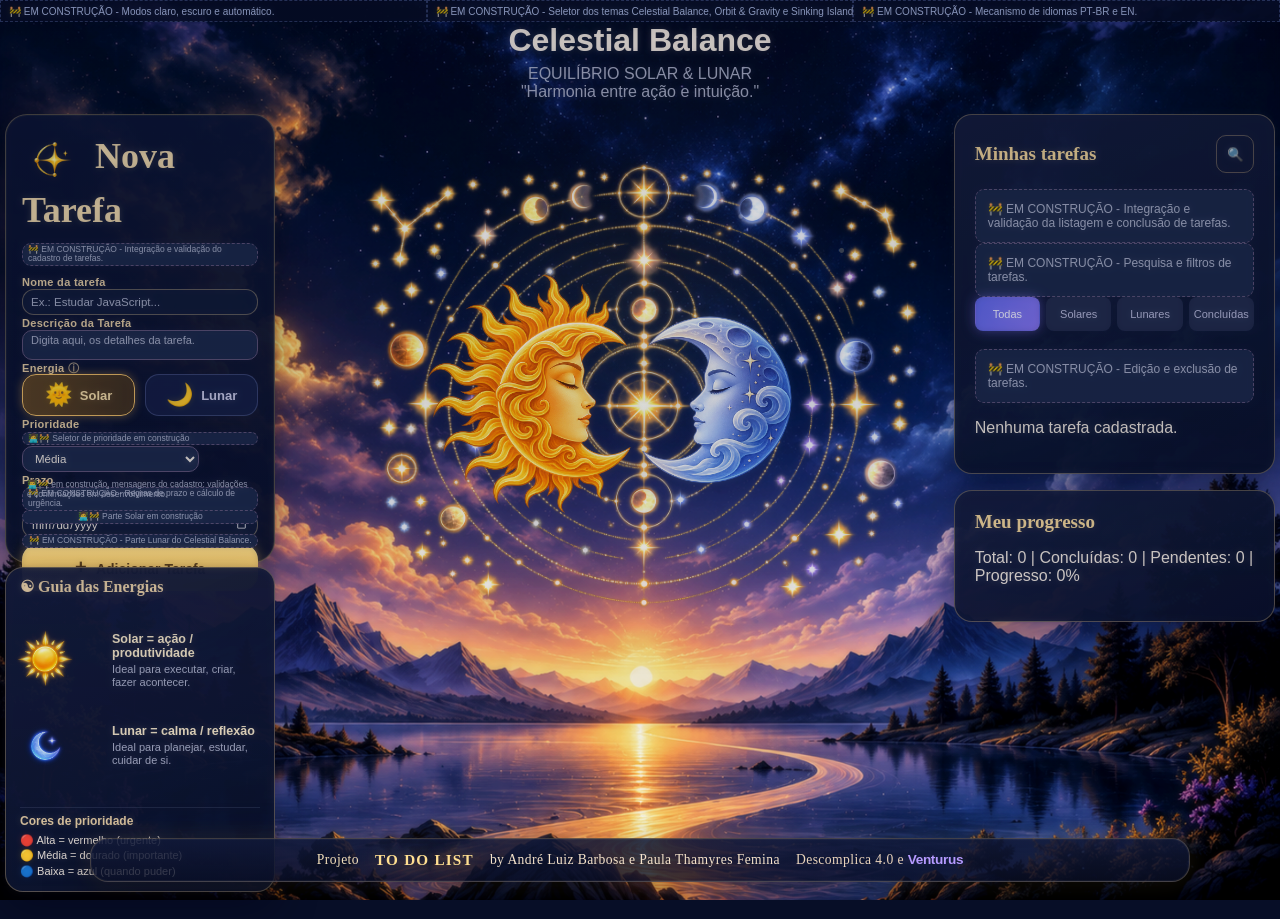
==== commit a4544657: "feat(stats): add task progress indicators refs #8" ====
--- a/index.html
+++ b/index.html
@@ -404,15 +404,6 @@
                 <!-- Meu Progresso -->
                 <section aria-labelledby="progress-heading">
                     <h2 id="progress-heading">Meu progresso</h2>
-                    <div
-                        class="construction-slot"
-                        role="status"
-                        title="Responsável: Andrehlb"
-                        data-feature="task-statistics"
-                    >
-                        🚧 EM CONSTRUÇÃO - Estatísticas e indicadores de
-                        progresso.
-                    </div>
                     <p id="tasks-summary" aria-live="polite"></p>
                 </section>
             </div>
@@ -451,6 +442,7 @@
 
         <!-- JavaScript Modules -->
         <script src="./js/task-model.js"></script>
+        <script src="./js/deadlines.js"></script>
         <script src="./js/storage.js"></script>
         <script src="./js/eventos.js"></script>
         <script src="./js/task-list.js"></script>
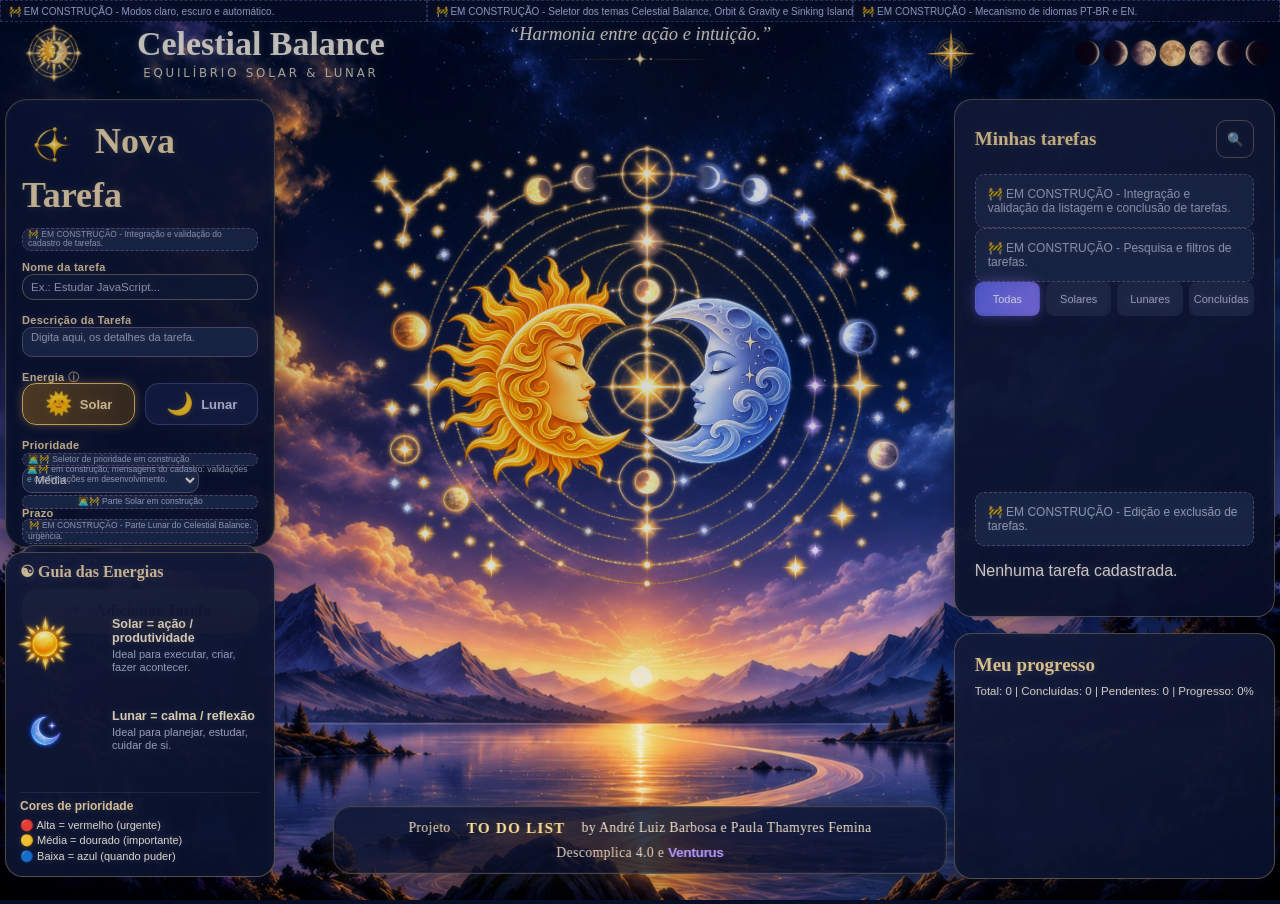
==== commit fe5815c9: "feat(ui): improve celestial balance layout refs #20" ====
--- a/index.html
+++ b/index.html
@@ -16,21 +16,55 @@
                 <p>by André Luiz Barbosa e Paula Thamyres Femina</p>
                 <p>Descomplica &amp; Venturus</p>
             </div>
-
-            <div class="celestial-header">
+            <!-- Topo visual do tema Celestial Balance -->
+            <div class="celestial-header celestial-header--editorial">
+                <!-- Esquerda: emblema, nome do tema e subtítulo -->
                 <div class="celestial-header__brand">
-                    <h1>Celestial Balance</h1>
-                    <p>EQUILÍBRIO SOLAR &amp; LUNAR</p>
-                </div>
-
-                <p class="celestial-header__motto">
-                    "Harmonia entre ação e intuição."
-                </p>
-
-                <div
-                    class="celestial-header__ornaments"
-                    aria-hidden="true"
-                ></div>
+                    <!-- Emblema à esquerda do título e do subtítulo -->
+                    <img
+                        class="celestial-header__emblem"
+                        src="./assets/themes/balance-celestial-dark/Emblema dourado de sol e lua.png"
+                        alt=""
+                    />
+
+                    <div class="celestial-header__titles">
+                        <h1>Celestial Balance</h1>
+                        <p>Equilíbrio Solar &amp; Lunar</p>
+                    </div>
+                </div>
+                <!-- Centro: frase em texto e filete dourado logo abaixo -->
+                <div class="celestial-header__center">
+                    <p class="celestial-header__motto">
+                        “Harmonia entre ação e intuição.”
+                    </p>
+
+                    <!-- Divisor dourado com estrela, abaixo da frase do topo -->
+                    <img
+                        class="celestial-header__divider"
+                        src="./assets/themes/balance-celestial-dark/Divisor dourado com estrela central.png"
+                        alt=""
+                    />
+                </div>
+                <!-- Direita: rosa dos ventos, fases da Lua e engrenagem -->
+                <div class="celestial-header__right">
+                    <div class="celestial-header__ornaments" aria-hidden="true">
+                        <!-- Rosa dos ventos dourada -->
+                        <img
+                            class="celestial-header__compass"
+                            src="./assets/themes/balance-celestial-dark/Rosa dos ventos dourada de oito pontas.png"
+                            alt=""
+                        />
+
+                        <!-- Faixa das sete luas, à direita da rosa dos ventos -->
+                        <img
+                            class="celestial-header__moons"
+                            src="./assets/themes/balance-celestial-dark/Sete luas alinhadas em transparência.png"
+                            alt=""
+                        />
+                    </div>
+
+                    <!-- Engrenagem decorativa, sem ação de clique. -->
+                </div>
             </div>
         </header>
         <div
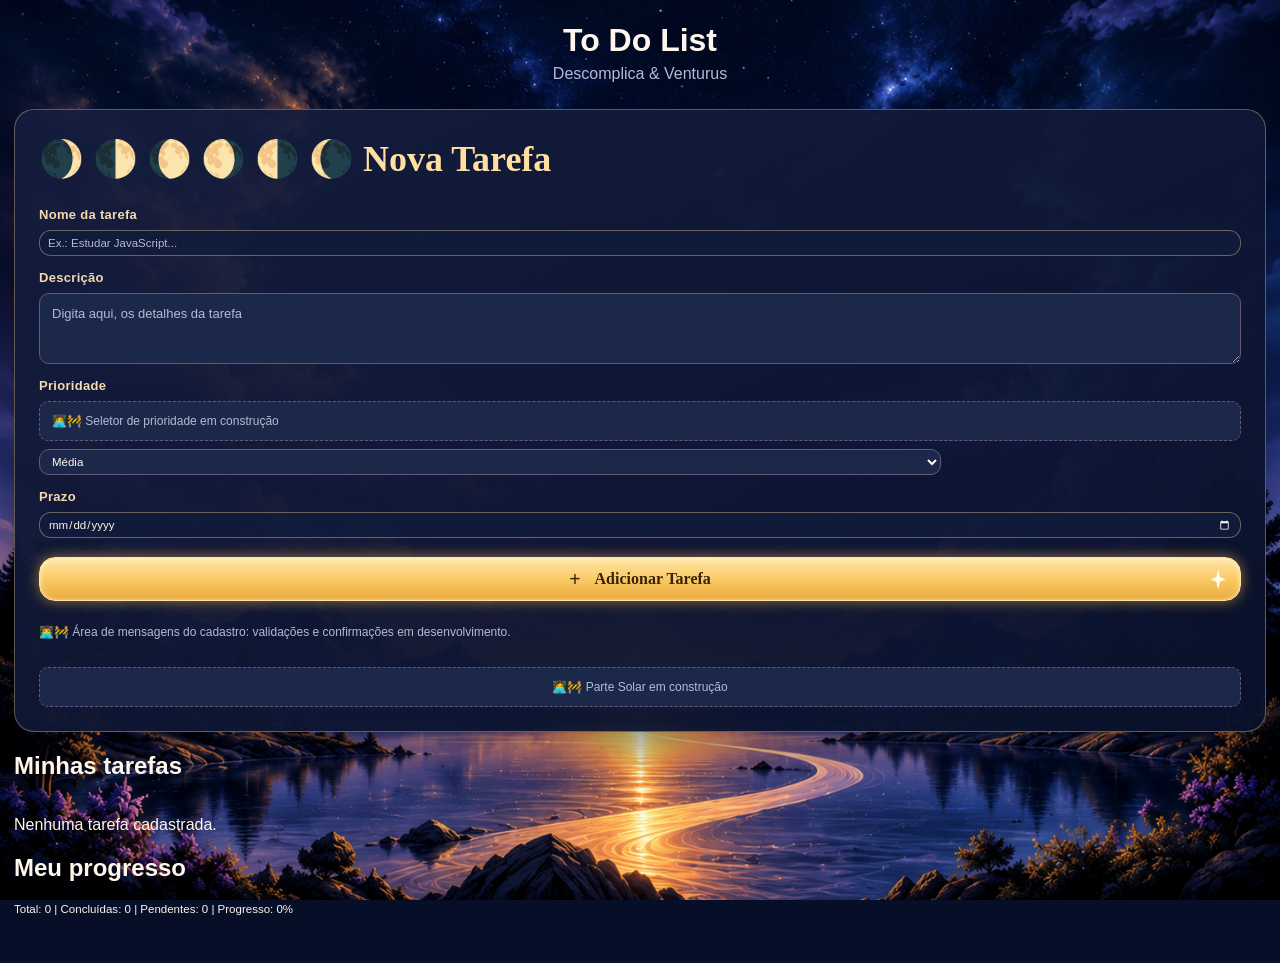
==== commit 89cfd7a6: "Merge remote-tracking branch 'origin/main' into feat/4-mecanismo-idiomas" ====
--- a/index.html
+++ b/index.html
@@ -1,485 +1,144 @@
-<!doctype html>
+<!DOCTYPE html>
 <html lang="pt-BR">
-    <head>
-        <meta charset="UTF-8" />
-        <meta name="viewport" content="width=device-width, initial-scale=1.0" />
-        <title>To Do List | Descomplica-Venturus</title>
 
-        <link rel="stylesheet" href="./css/style.css" />
-        <link rel="stylesheet" href="./css/task-list.css" />
-    </head>
+<head>
+    <meta charset="UTF-8">
+    <meta name="viewport" content="width=device-width, initial-scale=1.0">
+    <title>To Do List | Descomplica-Venturus</title>
 
-    <body class="theme-shell preview-celestial preview-dark">
-        <header class="theme-header">
-            <div class="header-default">
-                <h1>To Do List</h1>
-                <p>by André Luiz Barbosa e Paula Thamyres Femina</p>
-                <p>Descomplica &amp; Venturus</p>
-            </div>
-            <!-- Topo visual do tema Celestial Balance -->
-            <div class="celestial-header celestial-header--editorial">
-                <!-- Esquerda: emblema, nome do tema e subtítulo -->
-                <div class="celestial-header__brand">
-                    <!-- Emblema à esquerda do título e do subtítulo -->
-                    <img
-                        class="celestial-header__emblem"
-                        src="./assets/themes/balance-celestial-dark/Emblema dourado de sol e lua.png"
-                        alt=""
-                    />
+    <link rel="stylesheet" href="./css/style.css">
+    <link rel="stylesheet" href="./css/task-list.css">
+</head>
 
-                    <div class="celestial-header__titles">
-                        <h1>Celestial Balance</h1>
-                        <p>Equilíbrio Solar &amp; Lunar</p>
-                    </div>
+<body class="preview-celestial preview-dark">
+    <header>
+        <h1>To Do List</h1>
+        <p>Descomplica & Venturus</p>
+    </header>
+
+    <main>
+        <!-- Formulário para adicionar novas tarefas -->
+        <section class="task-card" aria-labelledby="add-task-heading">
+            <header class="task-card-header">
+                <h2 id="add-task-heading">
+                    <span class="heading-celestial">🌒 🌓 🌔 🌖 🌗 🌘 Nova Tarefa</span>
+                    <span class="heading-orbit">☀️🌎🪐Adicionar nova tarefa</span>
+                    <span class="heading-island">🌴🌊 Adicionar Nova Tarefa</span>
+                </h2>
+
+                <p class="orbit-description">
+                    Coloque uma nova missão no seu Sistema Solar,
+                </p>
+            </header>
+
+            <form id="task-form">
+
+                <!-- Título -->
+                <div class="form-field">
+                    <label for="task-title">Nome da tarefa</label>
+
+                    <input
+                        id="task-title"
+                        name="title"
+                        type="text"
+                        placeholder="Ex.: Estudar JavaScript..."
+                        required
+                    >
                 </div>
-                <!-- Centro: frase em texto e filete dourado logo abaixo -->
-                <div class="celestial-header__center">
-                    <p class="celestial-header__motto">
-                        “Harmonia entre ação e intuição.”
-                    </p>
 
-                    <!-- Divisor dourado com estrela, abaixo da frase do topo -->
-                    <img
-                        class="celestial-header__divider"
-                        src="./assets/themes/balance-celestial-dark/Divisor dourado com estrela central.png"
-                        alt=""
-                    />
+                <!-- Descrição -->
+                <div class="form-field">
+                    <label for="task-description">Descrição</label>
+
+                    <textarea
+                        id="task-description"
+                        name="description"
+                        rows="3"
+                        placeholder="Digita aqui, os detalhes da tarefa"
+                    ></textarea>
                 </div>
-                <!-- Direita: rosa dos ventos, fases da Lua e engrenagem -->
-                <div class="celestial-header__right">
-                    <div class="celestial-header__ornaments" aria-hidden="true">
-                        <!-- Rosa dos ventos dourada -->
-                        <img
-                            class="celestial-header__compass"
-                            src="./assets/themes/balance-celestial-dark/Rosa dos ventos dourada de oito pontas.png"
-                            alt=""
-                        />
 
-                        <!-- Faixa das sete luas, à direita da rosa dos ventos -->
-                        <img
-                            class="celestial-header__moons"
-                            src="./assets/themes/balance-celestial-dark/Sete luas alinhadas em transparência.png"
-                            alt=""
-                        />
+                <!-- Prioridade: interface em construção 👩‍💻🚧 -->
+                <div class="form-field">
+                    <label for="task-priority">Prioridade</label>
+
+                    <div class="construction-slot">
+                        👩‍💻🚧 Seletor de prioridade em construção
                     </div>
 
-                    <!-- Engrenagem decorativa, sem ação de clique. -->
-                </div>
-            </div>
-        </header>
-        <div
-            class="construction-slot"
-            role="status"
-            title="Responsável: Andrehlb"
-            data-feature="appearance-modes"
-        >
-            🚧 EM CONSTRUÇÃO - Modos claro, escuro e automático.
-        </div>
-
-        <div
-            class="construction-slot"
-            role="status"
-            title="Responsável: Paula"
-            data-feature="theme-selector"
-        >
-            🚧 EM CONSTRUÇÃO - Seletor dos temas Celestial Balance, Orbit &amp;
-            Gravity e Sinking Island.
-        </div>
-        <div
-            class="construction-slot"
-            role="status"
-            title="Responsável: Paula"
-            data-feature="language-selector"
-        >
-            🚧 EM CONSTRUÇÃO - Mecanismo de idiomas PT-BR e EN.
-        </div>
-        <main class="app-layout theme-background">
-            <!-- LADO ESQUERDO - Cadastro de tarefas e Guia das Energias -->
-            <div class="layout-left">
-                <!-- Formulário para adicionar novas tarefas -->
-                <section class="task-card" aria-labelledby="add-task-heading">
-                    <header class="task-card-header">
-                        <h2 id="add-task-heading">
-                            <span class="heading-celestial">
-                                <img
-                                    src="./assets/themes/balance-celestial-dark/Emblema Celestial Dourado com Orbes.png"
-                                    alt=""
-                                    class="task-card-header__icon"
-                                />
-                                Nova Tarefa
-                            </span>
-                            <span class="heading-orbit">
-                                ☀️🌎🪐Adicionar nova tarefa
-                            </span>
-                            <span class="heading-island">
-                                🌴🌊 Adicionar Nova Tarefa
-                            </span>
-                        </h2>
-                        <p class="orbit-description">
-                            Coloque uma nova missão no seu Sistema Solar,
-                        </p>
-                    </header>
-                    <div
-                        class="construction-slot"
-                        role="status"
-                        title="Responsável: Andrehlb"
-                        data-feature="task-registration"
-                    >
-                        🚧 EM CONSTRUÇÃO - Integração e validação do cadastro de
-                        tarefas.
-                    </div>
-                    <form id="task-form">
-                        <!-- Título -->
-                        <div class="form-field">
-                            <label for="task-title">Nome da tarefa</label>
-                            <input
-                                id="task-title"
-                                name="title"
-                                type="text"
-                                placeholder="Ex.: Estudar JavaScript..."
-                                required
-                            />
-                        </div>
-                        <!-- Descrição -->
-                        <div class="form-field">
-                            <label for="task-description"
-                                >Descrição da Tarefa</label
-                            >
-                            <textarea
-                                id="task-description"
-                                name="description"
-                                rows="3"
-                                placeholder="Digita aqui, os detalhes da tarefa."
-                            ></textarea>
-                        </div>
-                        <!-- Energia: controles -->
-                        <fieldset class="energy-toggle">
-                            <legend>
-                                Energia <span aria-hidden="true">ⓘ</span>
-                            </legend>
-                            <div class="energy-options">
-                                <label class="energy-option solar">
-                                    <input
-                                        type="radio"
-                                        name="energy-preview"
-                                        value="solar"
-                                        checked
-                                    />
-                                    <span class="energy-label">
-                                        <span aria-hidden="true">🌞</span>
-                                        Solar
-                                    </span>
-                                </label>
-                                <label class="energy-option lunar">
-                                    <input
-                                        type="radio"
-                                        name="energy-preview"
-                                        value="lunar"
-                                    />
-                                    <span class="energy-label">
-                                        <span aria-hidden="true">🌙</span>
-                                        Lunar
-                                    </span>
-                                </label>
-                            </div>
-                        </fieldset>
-                        <!-- Prioridade: interface em construção 👩‍💻🚧 -->
-                        <div class="form-field">
-                            <label for="task-priority">Prioridade</label>
-                            <div
-                                class="construction-slot"
-                                role="status"
-                                title="responsável: Paula"
-                                data-feature="task-priorities"
-                            >
-                                👩‍💻🚧 Seletor de prioridade em construção
-                            </div>
-                            <!-- Preservado para o script.js existente -->
-                            <select id="task-priority" name="priority">
-                                <option value="low">Baixa</option>
-                                <option value="medium" selected>Média</option>
-                                <option value="high">Alta</option>
-                            </select>
-                        </div>
-                        <!-- Prazo -->
-                        <div class="form-field">
-                            <label for="task-due-date">Prazo</label>
-                            <div
-                                class="construction-slot"
-                                role="status"
-                                title="Responsável: Andrehlb"
-                                data-feature="task-deadlines"
-                            >
-                                🚧 EM CONSTRUÇÃO - Regras de prazo e cálculo de
-                                urgência.
-                            </div>
-                            <input
-                                id="task-due-date"
-                                name="dueDate"
-                                type="date"
-                            />
-                        </div>
-                        <!-- Botão de cadastro -->
-                        <button class="add-task-button" type="submit">
-                            <span aria-hidden="true">+</span>
-                            Adicionar Tarefa
-                        </button>
-                    </form>
-                    <p
-                        id="form-message"
-                        role="status"
-                        title="Responsável: Andrehlb"
-                        data-feature="task-registration-messages"
-                    >
-                        👨‍💻🚧 em construção, mensagens do cadastro: validações e
-                        confirmações em desenvolvimento.
-                    </p>
-                    <!-- Elementos dos Temas em construção 👩‍💻🚧 -->
-                    <div
-                        class="scene-slot"
-                        data-for="celestial"
-                        role="status"
-                        title="responsável: Paula"
-                        data-feature="celestial-solar"
-                    >
-                        👩‍💻🚧 Parte Solar em construção
-                    </div>
-                    <div
-                        class="scene-slot"
-                        data-for="celestial"
-                        role="status"
-                        title="Responsável: Andrehlb"
-                        data-feature="celestial-lunar"
-                    >
-                        🚧 EM CONSTRUÇÃO - Parte Lunar do Celestial Balance.
-                    </div>
-                    <div
-                        class="scene-slot"
-                        data-for="orbit"
-                        role="status"
-                        title="responsável: Paula"
-                        data-feature="orbit-planets"
-                    >
-                        👩‍💻🚧 Planetas e órbitas em construção
-                    </div>
-                    <div
-                        class="scene-slot"
-                        data-for="orbit"
-                        role="status"
-                        title="Responsável: Andrehlb"
-                        data-feature="orbit-scene-controls"
-                    >
-                        🚧 EM CONSTRUÇÃO - Cenário espacial, estrelas, Sol e
-                        controles.
-                    </div>
-                    <div
-                        class="scene-slot"
-                        data-for="island"
-                        role="status"
-                        title="responsável: Paula"
-                        data-feature="island-visual"
-                    >
-                        👩‍💻🚧 Paisagem e água em construção
-                    </div>
-                    <div
-                        class="scene-slot"
-                        data-for="island"
-                        role="status"
-                        title="Responsável: Andrehlb"
-                        data-feature="island-tide-progress"
-                    >
-                        🚧 EM CONSTRUÇÃO - Lógica da maré e cálculos de
-                        progresso.
-                    </div>
-                </section>
-
-                <!-- Celestial Balance - Guia das Energias -->
-                <section
-                    class="energy-guide"
-                    aria-labelledby="energy-guide-heading"
-                >
-                    <h2 id="energy-guide-heading">☯ Guia das Energias</h2>
-
-                    <div class="energy-guide__item energy-guide__item--solar">
-                        <img
-                            class="energy-guide__icon"
-                            src="./assets/themes/balance-celestial-dark/sol-card-energia-17-11-2026.png"
-                            alt=""
-                            width="40"
-                            height="40"
-                        />
-                        <div class="energy-guide__content">
-                            <h3>Solar = ação / produtividade</h3>
-                            <p>Ideal para executar, criar, fazer acontecer.</p>
-                        </div>
-                    </div>
-
-                    <div class="energy-guide__item energy-guide__item--lunar">
-                        <img
-                            class="energy-guide__icon"
-                            src="./assets/themes/balance-celestial-dark/lua-card-energia-17-11-2026.png"
-                            alt=""
-                            width="40"
-                            height="40"
-                        />
-                        <div class="energy-guide__content">
-                            <h3>Lunar = calma / reflexão</h3>
-                            <p>Ideal para planejar, estudar, cuidar de si.</p>
-                        </div>
-                    </div>
-
-                    <!-- Legenda visual das prioridades -->
-                    <div class="energy-guide__priorities">
-                        <h3>Cores de prioridade</h3>
-
-                        <p>🔴 Alta = vermelho (urgente)</p>
-                        <p>🟡 Média = dourado (importante)</p>
-                        <p>🔵 Baixa = azul (quando puder)</p>
-                    </div>
-                </section>
-            </div>
-            <!-- CENTRO - Cenário visual dos temas -->
-            <div class="layout-center theme-scene"></div>
-            <!-- LADO DIREITO - Cards de tarefas, filtros e indicadores de progresso -->
-            <div class="layout-right">
-                <!-- LISTAGEM DE TAREFAS - Cards, pesquisa e filtros -->
-                <section aria-labelledby="task-list-heading">
-                    <!-- CABEÇALHO - Título e botão de pesquisa -->
-                    <header class="task-list-header">
-                        <h2 id="task-list-heading">Minhas tarefas</h2>
-
-                        <button
-                            type="button"
-                            id="task-search-toggle"
-                            class="task-search-toggle"
-                            aria-label="Pesquisar tarefas"
-                            aria-expanded="false"
-                            aria-controls="task-search"
-                        >
-                            🔍
-                        </button>
-                    </header>
-                    <div
-                        class="construction-slot"
-                        role="status"
-                        title="Responsável: Paula"
-                        data-feature="task-list"
-                    >
-                        🚧 EM CONSTRUÇÃO - Integração e validação da listagem e
-                        conclusão de tarefas.
-                    </div>
-                    <!-- CAMPO DE PESQUISA DE TAREFAS -->
-                    <div id="task-search" class="task-search-container" hidden>
-                        <label for="task-search-input">
-                            Pesquisar tarefas
-                        </label>
-
-                        <input
-                            type="search"
-                            id="task-search-input"
-                            name="task-search"
-                            placeholder="Pesquisar por título..."
-                            autocomplete="off"
-                        />
-                    </div>
-                    <div
-                        class="construction-slot"
-                        role="status"
-                        title="Responsável: Paula"
-                        data-feature="task-search-filters"
-                    >
-                        🚧 EM CONSTRUÇÃO - Pesquisa e filtros de tarefas.
-                    </div>
-                    <!-- FILTROS DE TAREFAS -->
-                    <nav class="task-filters" aria-label="Filtrar tarefas">
-                        <button
-                            type="button"
-                            data-filter="all"
-                            aria-pressed="true"
-                        >
-                            Todas
-                        </button>
-
-                        <button
-                            type="button"
-                            data-filter="solar"
-                            aria-pressed="false"
-                        >
-                            Solares
-                        </button>
-
-                        <button
-                            type="button"
-                            data-filter="lunar"
-                            aria-pressed="false"
-                        >
-                            Lunares
-                        </button>
-
-                        <button
-                            type="button"
-                            data-filter="done"
-                            aria-pressed="false"
-                        >
-                            Concluídas
-                        </button>
-                    </nav>
-                    <ul id="tasks-list"></ul>
-                    <div
-                        class="construction-slot"
-                        role="status"
-                        title="Responsável: Andrehlb"
-                        data-feature="task-edit-delete"
-                    >
-                        🚧 EM CONSTRUÇÃO - Edição e exclusão de tarefas.
-                    </div>
-                    <p id="tasks-empty" hidden>Nenhuma tarefa cadastrada.</p>
-                </section>
-                <!-- Meu Progresso -->
-                <section aria-labelledby="progress-heading">
-                    <h2 id="progress-heading">Meu progresso</h2>
-                    <p id="tasks-summary" aria-live="polite"></p>
-                </section>
-            </div>
-        </main>
-
-        <footer class="site-signature" aria-label="Créditos do projeto">
-            <div class="site-signature__content">
-                <div class="site-signature__line">
-                    <span class="site-signature__project-label"> Projeto </span>
+                    <!-- Preservado para o script.js existente -->
+                    <select id="task-priority" name="priority">
+                        <option value="low">Baixa</option>
+                        <option value="medium" selected>Média</option>
+                        <option value="high">Alta</option>
+                    </select>
                 </div>
 
-                <div class="site-signature__line">
-                    <strong
-                        class="site-signature__title site-signature__todo-title"
+                <!-- Prazo -->
+                <div class="form-field">
+                    <label for="task-due-date">Prazo</label>
+
+                    <input
+                        id="task-due-date"
+                        name="dueDate"
+                        type="date"
                     >
-                        TO DO LIST
-                    </strong>
                 </div>
 
-                <div class="site-signature__line">
-                    <span class="site-signature__authors">
-                        by André Luiz Barbosa e Paula Thamyres Femina
-                    </span>
-                </div>
+                <!-- Botão de cadastro -->
+                <button class="add-task-button" type="submit">
+                    <span aria-hidden="true">+</span>
+                    Adicionar Tarefa
+                </button>
 
-                <div class="site-signature__line">
-                    <span class="site-signature__institution">
-                        Descomplica 4.0 e
-                        <span class="site-signature__venturus"> Venturus </span>
-                    </span>
-                </div>
+            </form>
+
+            <p id="form-message" role="status">
+               👨‍💻🚧 Área de mensagens do cadastro: validações e confirmações em desenvolvimento.
+            </p>
+
+            <!-- Elementos dos Temas em construção 👩‍💻🚧 -->
+            <div class="scene-slot" data-for="celestial">
+                👩‍💻🚧 Parte Solar em construção
             </div>
 
-            <div class="site-signature__sparkles" aria-hidden="true"></div>
-        </footer>
+            <div class="scene-slot" data-for="orbit">
+                👩‍💻🚧 Planetas e órbitas em construção
+            </div>
 
-        <!-- JavaScript Modules -->
-        <script src="./js/task-model.js"></script>
-        <script src="./js/deadlines.js"></script>
-        <script src="./js/storage.js"></script>
-        <script src="./js/eventos.js"></script>
-        <script src="./js/task-list.js"></script>
-        <script src="./js/script.js"></script>
-    </body>
-</html>
+            <div class="scene-slot" data-for="island">
+                👩‍💻🚧 Paisagem e água em construção
+            </div>
+
+        </section>
+
+        <!-- Minhas tarefas -->
+        <section aria-labelledby="task-list-heading">
+            <h2 id="task-list-heading">Minhas tarefas</h2>
+
+            <ul id="tasks-list"></ul>
+
+            <p id="tasks-empty" hidden>
+                Nenhuma tarefa cadastrada.
+            </p>
+        </section>
+
+        <!-- Task statistics and progress -->
+        <section aria-labelledby="progress-heading">
+            <h2 id="progress-heading">Meu progresso</h2>
+
+            <p id="tasks-summary" aria-live="polite"></p>
+        </section>
+
+    </main>
+
+    <!-- JavaScript Modules -->
+    <script src="./js/task-model.js"></script>
+    <script src="./js/storage.js"></script>
+    <script src="./js/eventos.js"></script>
+    <script src="./js/task-list.js"></script>
+    <script src="./js/script.js"></script>
+
+</body>
+
+</html>
